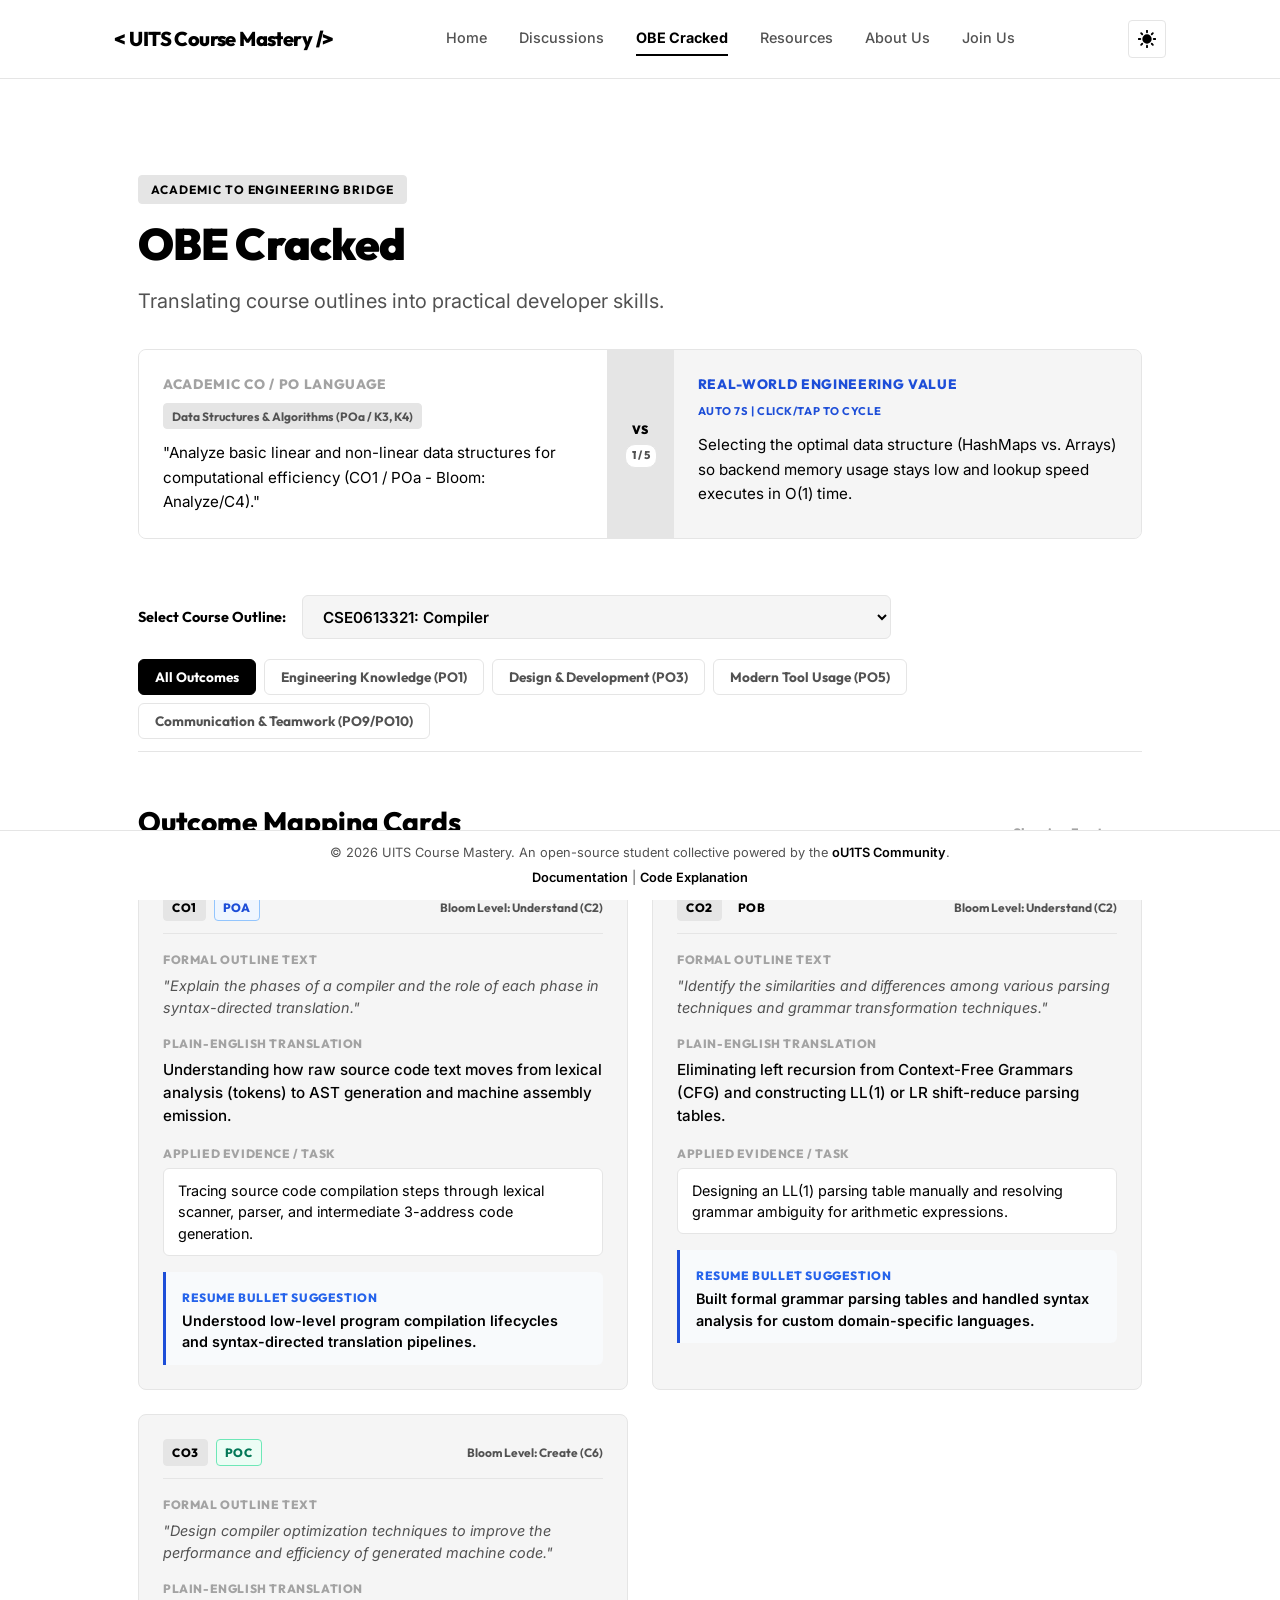
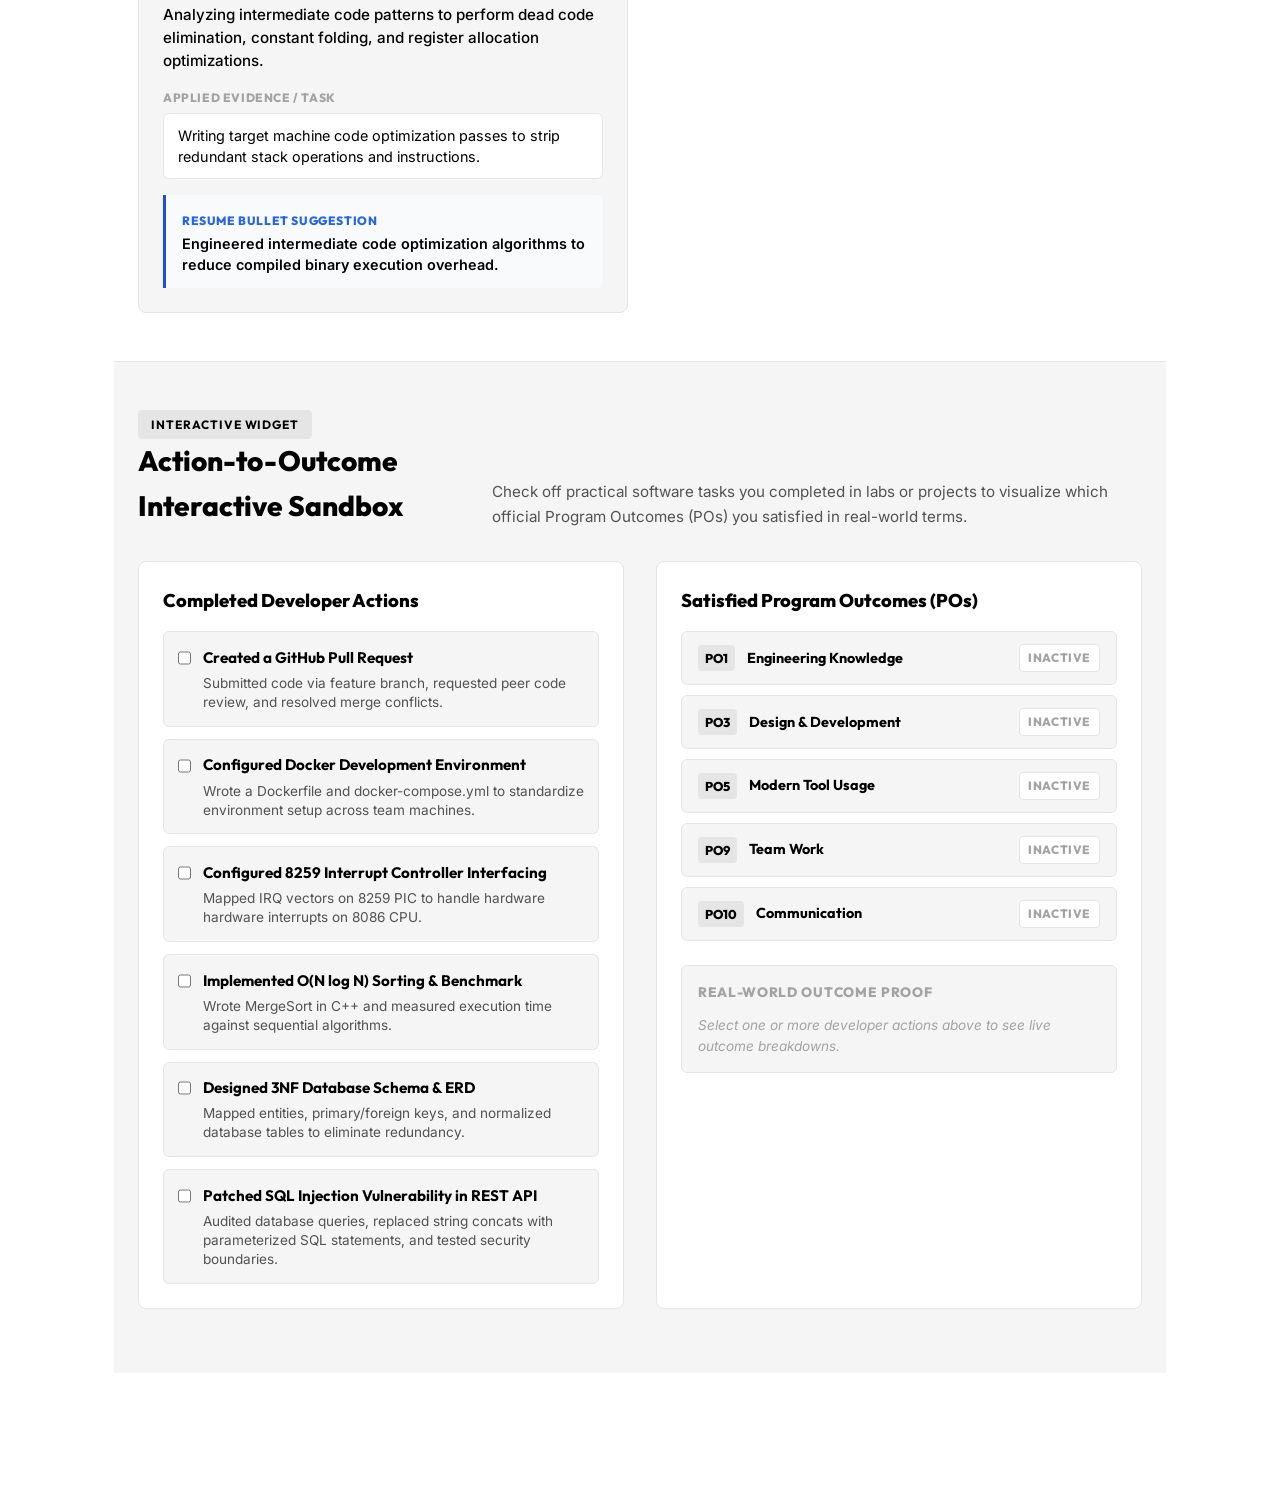
==== obe_cracked.html @ 640d9287 "added session and OBE cracked page" ====
<!DOCTYPE html>
<html lang="en">

<head>
  <meta charset="UTF-8">
  <meta name="viewport" content="width=device-width, initial-scale=1.0">
  <meta name="description"
    content="OBE Cracked - Translating academic Outcome-Based Education (CO/PO) course outlines into concrete software development practices and resume skills.">
  <meta name="author" content="oU1TS Community">
  <title>OBE Cracked | UITS Course Mastery</title>

  <!-- Google Fonts: Outfit (headings) and Inter (body) -->
  <link rel="preconnect" href="https://fonts.googleapis.com">
  <link rel="preconnect" href="https://fonts.gstatic.com" crossorigin>
  <link
    href="https://fonts.googleapis.com/css2?family=Inter:wght@300;400;500;600;700&family=Outfit:wght@500;600;700;800;900&display=swap"
    rel="stylesheet">

  <!-- Custom CSS Stylesheet -->
  <link rel="stylesheet" href="style.css">
</head>

<body>
  <!-- Header and Navigation -->
  <header class="header">
    <div class="header-container">
      <a href="index.html#home" class="logo" aria-label="UITS Course Mastery Portal Home">
        <span class="logo-accent">&lt;</span>UITS Course Mastery<span class="logo-accent">/&gt;</span>
      </a>

      <!-- Navigation Drawer Links -->
      <nav class="nav" id="main-nav" aria-label="Main Navigation">
        <a href="index.html#home" class="nav-link">Home</a>
        <a href="index.html#discussions" class="nav-link">Discussions</a>
        <a href="obe_cracked.html" class="nav-link active">OBE Cracked</a>
        <a href="index.html#resources" class="nav-link">Resources</a>
        <a href="index.html#about" class="nav-link">About Us</a>
        <a href="index.html#join" class="nav-link">Join Us</a>
      </nav>

      <!-- Theme Switcher Control -->
      <button id="theme-toggle-btn" class="theme-toggle-btn" aria-label="Toggle Theme">
        <!-- Sun SVG (Vibrant Mode) -->
        <svg class="theme-icon sun-icon" viewBox="0 0 24 24" fill="none" stroke="currentColor" stroke-width="2.5"
          stroke-linecap="round" stroke-linejoin="round">
          <circle cx="12" cy="12" r="5"></circle>
          <line x1="12" y1="1" x2="12" y2="3"></line>
          <line x1="12" y1="21" x2="12" y2="23"></line>
          <line x1="4.22" y1="4.22" x2="5.64" y2="5.64"></line>
          <line x1="18.36" y1="18.36" x2="19.78" y2="19.78"></line>
          <line x1="1" y1="12" x2="3" y2="12"></line>
          <line x1="21" y1="12" x2="23" y2="12"></line>
          <line x1="4.22" y1="19.78" x2="5.64" y2="18.36"></line>
          <line x1="18.36" y1="5.64" x2="19.78" y2="4.22"></line>
        </svg>
        <!-- Moon SVG (Dark Mode Default) -->
        <svg class="theme-icon moon-icon" viewBox="0 0 24 24" fill="none" stroke="currentColor" stroke-width="2.5"
          stroke-linecap="round" stroke-linejoin="round">
          <path d="M21 12.79A9 9 0 1 1 11.21 3 7 7 0 0 0 21 12.79z"></path>
        </svg>
      </button>

      <!-- Mobile Hamburger Button Toggle -->
      <button class="mobile-menu-toggle" id="mobile-toggle" aria-label="Toggle Mobile Menu" aria-expanded="false"
        aria-controls="main-nav">
        <span class="bar"></span>
        <span class="bar"></span>
        <span class="bar"></span>
      </button>
    </div>
  </header>

  <!-- Main OBE Cracked Container -->
  <main class="main-content" id="obe-app">
    <!-- Hero Section -->
    <section class="obe-hero-section">
      <div class="obe-hero-container">
        <span class="obe-badge">Academic to Engineering Bridge</span>
        <h1 class="obe-hero-title">OBE Cracked</h1>
        <p class="obe-hero-tagline">Translating course outlines into practical developer skills.</p>

        <!-- Interactive Narrative Contrast Box -->
        <div class="obe-narrative-box" id="obe-narrative-box" title="Click or tap to cycle comparison" tabindex="0"
          role="region" aria-label="Interactive Narrative Comparison Carousel">
          <div class="obe-narrative-column academic">
            <div class="obe-narrative-header">
              <span class="obe-narrative-label">Academic CO / PO Language</span>
              <span id="obe-narrative-context" class="obe-narrative-context">Data Structures &amp; Algorithms
                (PO1)</span>
            </div>
            <p id="obe-academic-text" class="obe-narrative-text">
              "Analyze basic linear and non-linear data structures for computational efficiency (CO1 / PO1 - Bloom:
              Analyze)."
            </p>
          </div>
          <div class="obe-narrative-divider">
            <span class="obe-vs-badge">VS</span>
            <span id="obe-narrative-counter" class="obe-narrative-counter">1 / 5</span>
          </div>
          <div class="obe-narrative-column engineering">
            <div class="obe-narrative-header">
              <span class="obe-narrative-label">Real-World Engineering Value</span>
              <span class="obe-cycle-hint" id="obe-cycle-hint">Auto 7s | Click/Tap to cycle</span>
            </div>
            <p id="obe-engineering-text" class="obe-narrative-text">
              Selecting the optimal data structure (HashMaps vs. Arrays) so backend memory usage stays low and lookup
              speed executes in O(1) time.
            </p>
          </div>
        </div>
      </div>
    </section>

    <!-- Course & Outcome Filters Section -->
    <section class="obe-filters-section">
      <div class="obe-filters-container">
        <div class="obe-course-selector-wrapper">
          <label for="obe-course-select" class="obe-filter-label">Select Course Outline:</label>
          <select id="obe-course-select" class="obe-course-select" aria-label="Select Course Outline">
            <!-- Dynamically populated from obe_data.json -->
          </select>
        </div>

        <!-- Category Tabs -->
        <div class="obe-category-tabs" role="tablist" aria-label="Outcome Category Filters">
          <button class="obe-filter-tab active" data-category="all" role="tab" aria-selected="true">All
            Outcomes</button>
          <button class="obe-filter-tab" data-category="PO1" role="tab" aria-selected="false">Engineering Knowledge
            (PO1)</button>
          <button class="obe-filter-tab" data-category="PO3" role="tab" aria-selected="false">Design &amp; Development
            (PO3)</button>
          <button class="obe-filter-tab" data-category="PO5" role="tab" aria-selected="false">Modern Tool Usage
            (PO5)</button>
          <button class="obe-filter-tab" data-category="PO9_PO10" role="tab" aria-selected="false">Communication &amp;
            Teamwork (PO9/PO10)</button>
        </div>
      </div>
    </section>

    <!-- Outcome Mapping Cards Grid Section -->
    <section class="obe-cards-section">
      <div class="obe-cards-container">
        <div class="obe-section-header">
          <h2 class="obe-section-title">Outcome Mapping Cards</h2>
          <span id="obe-cards-count" class="obe-cards-count">Showing 0 outcomes</span>
        </div>

        <div id="obe-outcome-cards-grid" class="obe-cards-grid">
          <!-- Dynamically populated cards -->
        </div>
      </div>
    </section>

    <!-- Action-to-Outcome Interactive Sandbox Section -->
    <section class="obe-sandbox-section" id="sandbox">
      <div class="obe-sandbox-container">
        <div class="obe-section-header">
          <div>
            <span class="obe-badge">Interactive Widget</span>
            <h2 class="obe-section-title">Action-to-Outcome Interactive Sandbox</h2>
          </div>
          <p class="obe-section-desc">
            Check off practical software tasks you completed in labs or projects to visualize which official Program
            Outcomes (POs) you satisfied in real-world terms.
          </p>
        </div>

        <div class="obe-sandbox-layout">
          <!-- Interactive Checklist -->
          <div class="obe-sandbox-checklist-wrapper">
            <h3 class="obe-sandbox-subtitle">Completed Developer Actions</h3>
            <div id="obe-sandbox-checklist" class="obe-sandbox-checklist">
              <!-- Dynamically populated from obe_data.json -->
            </div>
          </div>

          <!-- PO Satisfaction Dashboard -->
          <div class="obe-sandbox-dashboard-wrapper">
            <h3 class="obe-sandbox-subtitle">Satisfied Program Outcomes (POs)</h3>
            <div id="obe-sandbox-po-badges" class="obe-sandbox-po-badges">
              <div class="obe-po-status-card" data-po="PO1">
                <div class="obe-po-status-header">
                  <span class="obe-po-code">PO1</span>
                  <span class="obe-po-title">Engineering Knowledge</span>
                </div>
                <span class="obe-po-status-indicator">Inactive</span>
              </div>
              <div class="obe-po-status-card" data-po="PO3">
                <div class="obe-po-status-header">
                  <span class="obe-po-code">PO3</span>
                  <span class="obe-po-title">Design &amp; Development</span>
                </div>
                <span class="obe-po-status-indicator">Inactive</span>
              </div>
              <div class="obe-po-status-card" data-po="PO5">
                <div class="obe-po-status-header">
                  <span class="obe-po-code">PO5</span>
                  <span class="obe-po-title">Modern Tool Usage</span>
                </div>
                <span class="obe-po-status-indicator">Inactive</span>
              </div>
              <div class="obe-po-status-card" data-po="PO9">
                <div class="obe-po-status-header">
                  <span class="obe-po-code">PO9</span>
                  <span class="obe-po-title">Team Work</span>
                </div>
                <span class="obe-po-status-indicator">Inactive</span>
              </div>
              <div class="obe-po-status-card" data-po="PO10">
                <div class="obe-po-status-header">
                  <span class="obe-po-code">PO10</span>
                  <span class="obe-po-title">Communication</span>
                </div>
                <span class="obe-po-status-indicator">Inactive</span>
              </div>
            </div>

            <!-- Dynamic Explanations Log -->
            <div class="obe-sandbox-log-box">
              <h4 class="obe-log-title">Real-World Outcome Proof</h4>
              <div id="obe-sandbox-log-content" class="obe-log-content">
                <p class="obe-log-empty">Select one or more developer actions above to see live outcome breakdowns.</p>
              </div>
            </div>
          </div>
        </div>
      </div>
    </section>
  </main>

  <!-- Global Footer -->
  <footer class="footer">
    <div class="footer-container">
      <p>&copy; 2026 UITS Course Mastery. An open-source student collective powered by the <a
          href="https://ou1ts.github.io/" target="_blank" rel="noopener noreferrer">oU1TS Community</a>.</p>
      <p class="footer-links">

        <a href="render.html?file=documentation.md" rel="noopener noreferrer">Documentation</a> |
        <a href="render.html?file=explain.md" rel="noopener noreferrer">Code Explanation</a>
      </p>
    </div>
  </footer>

  <!-- Application Controller JS -->
  <script src="app.js"></script>
</body>

</html>
---- style.css ----
/* ==========================================================================
   UITS Course Mastery - Modern Minimalist Style System (Pure Black & White)
   ========================================================================== */

/* --- CSS Variables & Design Tokens (Dark Theme is Default) --- */
:root {
  --bg-primary: #000000;
  --bg-secondary: #0d0d0d;
  --bg-tertiary: #141414;
  --card-bg: #000000;
  --border-color: #262626;
  --border-hover: #525252;

  --text-primary: #ffffff;
  --text-secondary: #a3a3a3;
  --text-muted: #525252;

  --accent: #ffffff;
  --accent-inverse: #000000;

  --btn-primary-bg: #ffffff;
  --btn-primary-text: #000000;
  --btn-secondary-bg: #000000;
  --btn-secondary-text: #ffffff;

  --font-heading: 'Outfit', -apple-system, BlinkMacSystemFont, "Segoe UI", Roboto, sans-serif;
  --font-body: 'Inter', -apple-system, BlinkMacSystemFont, "Segoe UI", Roboto, sans-serif;

  --transition-speed: 0.25s;
  --container-max-width: 1100px;
}

/* --- Light Theme Variables --- */
body.light-theme {
  --bg-primary: #ffffff;
  --bg-secondary: #f5f5f5;
  --bg-tertiary: #e5e5e5;
  --card-bg: #ffffff;
  --border-color: #e5e5e5;
  --border-hover: #737373;

  --text-primary: #000000;
  --text-secondary: #525252;
  --text-muted: #a3a3a3;

  --accent: #000000;
  --accent-inverse: #ffffff;

  --btn-primary-bg: #000000;
  --btn-primary-text: #ffffff;
  --btn-secondary-bg: #ffffff;
  --btn-secondary-text: #000000;
}

/* ==========================================================================
   Reset & Core Styles
   ========================================================================== */
* {
  margin: 0;
  padding: 0;
  box-sizing: border-box;
}

html {
  scroll-behavior: smooth;
  font-size: 16px;
  height: 100%;
}

body {
  background-color: var(--bg-primary);
  color: var(--text-primary);
  font-family: var(--font-body);
  line-height: 1.6;
  overflow-x: hidden;
  min-height: 100%;
  display: flex;
  flex-direction: column;
  transition: background-color var(--transition-speed) ease, color var(--transition-speed) ease;
}

a {
  color: inherit;
  text-decoration: none;
  transition: color var(--transition-speed) ease, border-color var(--transition-speed) ease;
}

button {
  background: none;
  border: none;
  cursor: pointer;
  font-family: inherit;
  color: inherit;
}

/* Custom Scrollbar */
::-webkit-scrollbar {
  width: 6px;
}

::-webkit-scrollbar-track {
  background: var(--bg-primary);
}

::-webkit-scrollbar-thumb {
  background: var(--border-color);
}

::-webkit-scrollbar-thumb:hover {
  background: var(--border-hover);
}

/* ==========================================================================
   Typography & Helpers
   ========================================================================== */
.accent-text {
  color: var(--accent);
  text-decoration: underline;
  text-underline-offset: 6px;
}

.section-header {
  text-align: center;
  max-width: 700px;
  margin: 0 auto 3rem auto;
}

.section-tag {
  font-size: 0.8rem;
  font-weight: 700;
  text-transform: uppercase;
  letter-spacing: 0.15em;
  color: var(--text-secondary);
  border: 1px solid var(--border-color);
  padding: 4px 12px;
  display: inline-block;
  margin-bottom: 0.75rem;
}

.section-title {
  font-family: var(--font-heading);
  font-size: 2.25rem;
  font-weight: 800;
  line-height: 1.2;
  margin-bottom: 0.75rem;
  letter-spacing: -0.02em;
}

.section-desc {
  color: var(--text-secondary);
  font-size: 1.05rem;
}

.section-divider {
  height: 1px;
  background-color: var(--border-color);
  margin: 4rem 0;
  width: 100%;
}

.fade-in {
  animation: fadeIn 0.4s ease-out forwards;
}

@keyframes fadeIn {
  from {
    opacity: 0;
    transform: translateY(15px);
  }

  to {
    opacity: 1;
    transform: translateY(0);
  }
}

/* ==========================================================================
   Header & Navigation
   ========================================================================== */
.header {
  position: sticky;
  top: 0;
  z-index: 100;
  background-color: var(--bg-primary);
  border-bottom: 1px solid var(--border-color);
  transition: background-color var(--transition-speed) ease, border-color var(--transition-speed) ease;
}

.header-container {
  max-width: var(--container-max-width);
  margin: 0 auto;
  padding: 1.25rem 1.5rem;
  display: flex;
  align-items: center;
  justify-content: space-between;
}

.logo {
  font-family: var(--font-heading);
  font-size: 1.25rem;
  font-weight: 800;
  letter-spacing: -0.03em;
  display: flex;
  align-items: center;
  gap: 0.25rem;
}

.logo-accent {
  font-weight: 900;
}

.nav {
  display: flex;
  align-items: center;
  gap: 2rem;
}

.nav-link {
  font-size: 0.9rem;
  font-weight: 500;
  color: var(--text-secondary);
  padding: 0.25rem 0;
  border-bottom: 2px solid transparent;
  transition: all var(--transition-speed) ease;
}

.nav-link:hover,
.nav-link.active {
  color: var(--text-primary);
  font-weight: 700;
  border-color: var(--text-primary);
}

/* Theme Toggle Switch */
.theme-toggle-btn {
  width: 38px;
  height: 38px;
  border-radius: 4px;
  border: 1px solid var(--border-color);
  display: flex;
  align-items: center;
  justify-content: center;
  transition: border-color var(--transition-speed) ease, background-color var(--transition-speed) ease;
}

.theme-toggle-btn:hover {
  border-color: var(--border-hover);
  background-color: var(--bg-secondary);
}

.theme-icon {
  width: 18px;
  height: 18px;
  fill: currentColor;
}

.sun-icon {
  display: none;
}

body.light-theme .sun-icon {
  display: block;
}

body.light-theme .moon-icon {
  display: none;
}

/* Mobile Toggle Hamburger */
.mobile-menu-toggle {
  display: none;
  flex-direction: column;
  justify-content: space-between;
  width: 20px;
  height: 14px;
}

.mobile-menu-toggle .bar {
  width: 100%;
  height: 2px;
  background-color: var(--text-primary);
  transition: transform var(--transition-speed) ease, opacity var(--transition-speed) ease;
}

/* ==========================================================================
   Main Content Layout
   ========================================================================== */
.main-content {
  flex: 1;
  max-width: var(--container-max-width);
  width: 100%;
  margin: 0 auto;
  padding: 3rem 1.5rem 8rem 1.5rem;
}

/* ==========================================================================
   1. Home Section
   ========================================================================== */
.hero-wrapper {
  padding: 5rem 2rem;
  border: 1px solid var(--border-color);
  text-align: center;
  background-color: var(--bg-secondary);
  border-radius: 4px;
}

.hero-title {
  font-family: var(--font-heading);
  font-size: 3.5rem;
  font-weight: 900;
  line-height: 1.1;
  letter-spacing: -0.04em;
  margin-bottom: 1.5rem;
  text-transform: uppercase;
}

.hero-motto {
  color: var(--text-secondary);
  font-size: 1.15rem;
  max-width: 650px;
  margin: 0 auto 2.5rem auto;
  line-height: 1.7;
}

.hero-ctas {
  display: flex;
  align-items: center;
  justify-content: center;
  gap: 1.5rem;
}

/* Buttons */
.btn {
  display: inline-flex;
  align-items: center;
  gap: 0.5rem;
  padding: 0.8rem 1.75rem;
  border-radius: 4px;
  font-size: 0.95rem;
  font-weight: 600;
  border: 1px solid transparent;
  transition: all var(--transition-speed) ease;
}

.btn-primary {
  background-color: var(--btn-primary-bg);
  color: var(--btn-primary-text);
  border-color: var(--btn-primary-bg);
}

.btn-primary:hover {
  background-color: var(--bg-primary);
  color: var(--text-primary);
  border-color: var(--text-primary);
}

.btn-secondary {
  background-color: var(--btn-secondary-bg);
  color: var(--btn-secondary-text);
  border-color: var(--border-color);
}

.btn-secondary:hover {
  background-color: var(--accent);
  color: var(--accent-inverse);
  border-color: var(--accent);
}

.btn-icon {
  width: 16px;
  height: 16px;
  stroke-width: 2.5;
}

/* Roadmap Grid */
.roadmap-grid {
  display: grid;
  grid-template-columns: repeat(5, 1fr);
  gap: 1rem;
  position: relative;
}

.roadmap-block {
  border: 1px solid var(--border-color);
  background-color: var(--bg-primary);
  padding: 1.5rem;
  border-radius: 4px;
  cursor: pointer;
  transition: all var(--transition-speed) ease;
  display: flex;
  flex-direction: column;
  justify-content: space-between;
  min-height: 220px;
}

.roadmap-block:hover,
.roadmap-block:focus {
  border-color: var(--border-hover);
  background-color: var(--bg-secondary);
  transform: translateY(-4px);
}

.roadmap-step-num {
  font-family: var(--font-heading);
  font-size: 1.75rem;
  font-weight: 800;
  color: var(--text-muted);
  margin-bottom: 1rem;
}

.roadmap-block:hover .roadmap-step-num {
  color: var(--text-primary);
}

.roadmap-step-subtitle {
  font-size: 0.7rem;
  font-weight: 700;
  text-transform: uppercase;
  color: var(--text-secondary);
  display: block;
  margin-bottom: 0.25rem;
}

.roadmap-step-title {
  font-family: var(--font-heading);
  font-size: 1.1rem;
  font-weight: 700;
  line-height: 1.3;
  margin-bottom: 0.5rem;
}

.roadmap-step-summary {
  font-size: 0.8rem;
  color: var(--text-secondary);
  display: -webkit-box;
  -webkit-line-clamp: 3;
  -webkit-box-orient: vertical;
  overflow: hidden;
}

.roadmap-step-arrow {
  margin-top: 1rem;
  align-self: flex-end;
  color: var(--text-muted);
  transition: transform var(--transition-speed) ease, color var(--transition-speed) ease;
}

.roadmap-block:hover .roadmap-step-arrow {
  transform: translateX(4px);
  color: var(--text-primary);
}

.roadmap-step-arrow svg {
  width: 16px;
  height: 16px;
}

/* ==========================================================================
   2. Discussions Page
   ========================================================================== */
.discussions-grid {
  display: grid;
  grid-template-columns: repeat(auto-fill, minmax(320px, 1fr));
  gap: 1.5rem;
}

.discussion-card {
  border: 1px solid var(--border-color);
  background-color: var(--bg-primary);
  padding: 1.75rem;
  border-radius: 4px;
  display: flex;
  flex-direction: column;
  transition: all var(--transition-speed) ease;
}

.discussion-card:hover {
  border-color: var(--border-hover);
  background-color: var(--bg-secondary);
  transform: translateY(-2px);
}

.card-header {
  margin-bottom: 1rem;
}

.semester-tag {
  font-size: 0.75rem;
  font-weight: 700;
  text-transform: uppercase;
  letter-spacing: 0.05em;
  padding: 3px 8px;
  border: 1px solid var(--border-color);
  color: var(--text-secondary);
  border-radius: 20px;
}

.discussion-card:hover .semester-tag {
  border-color: var(--text-primary);
  color: var(--text-primary);
}

.course-name {
  font-family: var(--font-heading);
  font-size: 1.35rem;
  font-weight: 700;
  line-height: 1.3;
  margin-bottom: 0.75rem;
}

.instructor-name {
  color: var(--text-secondary);
  font-size: 0.9rem;
  margin-bottom: 1.75rem;
}

.card-actions {
  display: flex;
  flex-wrap: wrap;
  gap: 0.75rem;
  margin-top: auto;
  border-top: 1px solid var(--border-color);
  padding-top: 1.25rem;
}

.card-btn {
  display: inline-flex;
  align-items: center;
  gap: 0.4rem;
  font-size: 0.8rem;
  font-weight: 600;
  padding: 0.5rem 1rem;
  border: 1px solid var(--border-color);
  border-radius: 4px;
  background-color: var(--bg-primary);
  color: var(--text-secondary);
  transition: all var(--transition-speed) ease;
}

.card-btn:hover {
  border-color: var(--text-primary);
  color: var(--text-primary);
  background-color: var(--bg-secondary);
}

.card-btn svg {
  width: 14px;
  height: 14px;
}

/* ==========================================================================
   3. Resources Page
   ========================================================================== */
.resources-container {
  display: flex;
  flex-direction: column;
  gap: 3rem;
}

.resource-category-section {
  border: 1px solid var(--border-color);
  padding: 2rem;
  border-radius: 4px;
  background-color: var(--bg-secondary);
}

.category-heading {
  font-family: var(--font-heading);
  font-size: 1.6rem;
  font-weight: 800;
  margin-bottom: 0.5rem;
  text-transform: uppercase;
  letter-spacing: -0.01em;
}

.category-desc {
  color: var(--text-secondary);
  font-size: 0.95rem;
  margin-bottom: 1.5rem;
  max-width: 800px;
}

.resources-grid {
  display: grid;
  grid-template-columns: repeat(auto-fill, minmax(280px, 1fr));
  gap: 1.25rem;
}

.resource-card {
  border: 1px solid var(--border-color);
  background-color: var(--bg-primary);
  padding: 1.5rem;
  border-radius: 4px;
  display: flex;
  flex-direction: column;
  transition: all var(--transition-speed) ease;
}

.resource-card:hover {
  border-color: var(--border-hover);
  background-color: var(--bg-secondary);
}

.resource-title {
  font-family: var(--font-heading);
  font-size: 1.15rem;
  font-weight: 700;
  margin-bottom: 0.5rem;
}

.resource-desc {
  color: var(--text-secondary);
  font-size: 0.85rem;
  margin-bottom: 1.25rem;
  line-height: 1.5;
}

.resource-link {
  display: inline-flex;
  align-items: center;
  gap: 0.4rem;
  font-size: 0.85rem;
  font-weight: 600;
  color: var(--text-primary);
  margin-top: auto;
  border-bottom: 1px dashed var(--border-color);
  align-self: flex-start;
  padding-bottom: 2px;
}

.resource-link:hover {
  border-color: var(--text-primary);
}

.resource-link svg {
  width: 12px;
  height: 12px;
  transition: transform var(--transition-speed) ease;
}

.resource-link:hover svg {
  transform: translate(2px, -2px);
}

/* ==========================================================================
   4. About Us Page
   ========================================================================== */
.about-content {
  display: grid;
  grid-template-columns: 1.2fr 1.8fr;
  gap: 2.5rem;
  align-items: start;
}

.about-vision-block {
  border: 1px solid var(--border-color);
  background-color: var(--bg-secondary);
  padding: 2.5rem;
  border-radius: 4px;
}

.about-main-desc {
  font-size: 1.05rem;
  line-height: 1.7;
  color: var(--text-primary);
  margin-bottom: 2rem;
}

.community-link {
  width: 100%;
  justify-content: center;
}

.about-points-grid {
  display: grid;
  grid-template-columns: 1fr;
  gap: 1.25rem;
}

.about-point-card {
  border: 1px solid var(--border-color);
  padding: 1.75rem;
  border-radius: 4px;
  background-color: var(--bg-primary);
}

.point-title {
  font-family: var(--font-heading);
  font-size: 1.25rem;
  font-weight: 700;
  margin-bottom: 0.5rem;
}

.point-desc {
  color: var(--text-secondary);
  font-size: 0.9rem;
  line-height: 1.6;
}

/* ==========================================================================
   5. Join Us Page
   ========================================================================== */
.join-container {
  display: grid;
  grid-template-columns: 1.7fr 1.3fr;
  gap: 2.5rem;
}

.join-steps-timeline {
  display: flex;
  flex-direction: column;
  gap: 1.25rem;
}

.join-step-card {
  display: flex;
  gap: 1.25rem;
  border: 1px solid var(--border-color);
  background-color: var(--bg-primary);
  padding: 1.75rem;
  border-radius: 4px;
}

.join-step-number {
  font-family: var(--font-heading);
  font-size: 2rem;
  font-weight: 800;
  line-height: 1;
  color: var(--text-muted);
}

.join-step-title {
  font-family: var(--font-heading);
  font-size: 1.2rem;
  font-weight: 700;
  margin-bottom: 0.5rem;
}

.join-step-desc {
  color: var(--text-secondary);
  font-size: 0.9rem;
  line-height: 1.6;
}

.join-channels-panel {
  display: flex;
  flex-direction: column;
  gap: 1.5rem;
}

.channel-card {
  border: 1px solid var(--border-color);
  padding: 2rem;
  border-radius: 4px;
  background-color: var(--bg-secondary);
  display: flex;
  flex-direction: column;
}

.channel-card h3 {
  font-family: var(--font-heading);
  font-size: 1.35rem;
  font-weight: 800;
  margin-bottom: 0.5rem;
  text-transform: uppercase;
}

.channel-card p {
  color: var(--text-secondary);
  font-size: 0.9rem;
  margin-bottom: 1.5rem;
}

.channel-link {
  display: inline-flex;
  align-items: center;
  justify-content: center;
  gap: 0.5rem;
  padding: 0.75rem 1.5rem;
  font-size: 0.9rem;
  font-weight: 600;
  border-radius: 4px;
  transition: all var(--transition-speed) ease;
  border: 1px solid var(--text-primary);
}

.btn-fb {
  background-color: var(--text-primary);
  color: var(--accent-inverse);
}

.btn-fb:hover {
  background-color: var(--bg-primary);
  color: var(--text-primary);
}

.btn-wa {
  background-color: var(--bg-primary);
  color: var(--text-primary);
}

.btn-wa:hover {
  background-color: var(--text-primary);
  color: var(--accent-inverse);
}

.btn-discord {
  background-color: var(--bg-primary);
  color: var(--text-primary);
}

.btn-discord:hover {
  background-color: var(--text-primary);
  color: var(--accent-inverse);
}

.privacy-disclaimer {
  display: flex;
  gap: 1rem;
  padding: 1.25rem;
  border: 1px solid var(--border-color);
  background-color: var(--bg-secondary);
  border-radius: 4px;
  margin-top: 1.5rem;
  align-items: flex-start;
  width: 100%;
}

.privacy-icon {
  width: 20px;
  height: 20px;
  flex-shrink: 0;
  stroke: var(--text-primary);
}

.privacy-text {
  font-size: 0.85rem;
  color: var(--text-secondary);
  line-height: 1.5;
}

.privacy-text strong {
  color: var(--text-primary);
}

/* ==========================================================================
   Global Footer
   ========================================================================== */
.footer {
  position: fixed;
  bottom: 0;
  left: 0;
  right: 0;
  z-index: 100;
  border-top: 1px solid var(--border-color);
  background-color: var(--bg-primary);
  padding: 0.75rem 1.5rem;
  transition: border-color var(--transition-speed) ease, background-color var(--transition-speed) ease;
}

.footer-container {
  max-width: var(--container-max-width);
  margin: 0 auto;
  text-align: center;
  font-size: 0.8rem;
  color: var(--text-secondary);
}

.footer-container a {
  color: var(--text-primary);
  font-weight: 600;
}

.footer-container a:hover {
  text-decoration: underline;
}

.footer-links {
  margin-top: 0.25rem;
}

/* ==========================================================================
   Overlay Modal window
   ========================================================================== */
.modal-overlay {
  position: fixed;
  top: 0;
  left: 0;
  width: 100%;
  height: 100%;
  z-index: 1000;
  background-color: rgba(0, 0, 0, 0.8);
  backdrop-filter: blur(4px);
  display: flex;
  align-items: center;
  justify-content: center;
  opacity: 0;
  pointer-events: none;
  transition: opacity 0.25s ease;
  padding: 1.5rem;
}

body.light-theme .modal-overlay {
  background-color: rgba(255, 255, 255, 0.8);
}

.modal-overlay.open {
  opacity: 1;
  pointer-events: auto;
}

.modal-wrapper {
  background-color: var(--bg-primary);
  border: 1px solid var(--border-color);
  max-width: 550px;
  width: 100%;
  max-width: calc(100vw - 3rem);
  border-radius: 4px;
  box-shadow: 0 20px 50px rgba(0, 0, 0, 0.5);
  transform: translateY(20px);
  transition: transform 0.25s ease;
  overflow: hidden;
  box-sizing: border-box;
}

body.light-theme .modal-wrapper {
  box-shadow: 0 20px 50px rgba(0, 0, 0, 0.1);
}

.modal-overlay.open .modal-wrapper {
  transform: translateY(0);
}

.modal-header {
  padding: 1.5rem;
  border-bottom: 1px solid var(--border-color);
  display: flex;
  align-items: center;
  justify-content: space-between;
}

.modal-tag {
  font-size: 0.7rem;
  font-weight: 700;
  text-transform: uppercase;
  color: var(--text-secondary);
  border: 1px solid var(--border-color);
  padding: 2px 8px;
  border-radius: 20px;
}

.modal-close-btn {
  font-size: 1.5rem;
  line-height: 1;
  color: var(--text-secondary);
  transition: color var(--transition-speed) ease;
}

.modal-close-btn:hover {
  color: var(--text-primary);
}

.modal-body {
  padding: 2rem 1.5rem;
  overflow: hidden;
  box-sizing: border-box;
  width: 100%;
}

.modal-title {
  font-family: var(--font-heading);
  font-size: 1.75rem;
  font-weight: 800;
  line-height: 1.25;
  margin-bottom: 1rem;
}

.modal-description {
  color: var(--text-secondary);
  font-size: 0.95rem;
  line-height: 1.7;
}

.modal-links {
  display: flex;
  flex-wrap: wrap;
  gap: 0.75rem;
  margin-top: 1.5rem;
  border-top: 1px solid var(--border-color);
  padding-top: 1.25rem;
  width: 100%;
  max-width: 100%;
  min-width: 0;
  box-sizing: border-box;
}

.modal-link {
  font-size: 0.85rem;
  padding: 0.6rem 1.2rem;
}

/* Card Links (for About Features & Join Instructions) */
.card-links {
  display: flex;
  flex-wrap: wrap;
  gap: 0.75rem;
  margin-top: 1rem;
  border-top: 1px solid var(--border-color);
  padding-top: 0.75rem;
}

.card-link {
  display: inline-flex;
  align-items: center;
  gap: 0.3rem;
  font-size: 0.8rem;
  font-weight: 600;
  color: var(--text-primary);
  border-bottom: 1px dashed var(--border-color);
  padding-bottom: 1px;
}

.card-link:hover {
  border-color: var(--text-primary);
}

/* Course & Root Accordion Dropdown Styles */
.root-discussions-container {
  display: flex;
  flex-direction: column;
  gap: 2.5rem;
  max-width: 950px;
  margin: 0 auto;
}

.root-accordion-item {
  border: 1px solid var(--border-color);
  border-radius: 4px;
  background-color: var(--bg-primary);
  overflow: visible;
  transition: border-color var(--transition-speed) ease;
  position: relative;
  z-index: 1;
}

.root-accordion-item:hover {
  border-color: var(--border-hover);
}

.root-accordion-header {
  width: 100%;
  padding: 1.5rem 1.75rem;
  display: flex;
  align-items: center;
  justify-content: space-between;
  text-align: left;
  background: var(--bg-secondary);
  font-family: var(--font-heading);
  font-size: 1.45rem;
  font-weight: 800;
  cursor: pointer;
  border: none;
  color: var(--text-primary);
  position: relative;
  z-index: 2;
  overflow: visible !important;
}

.root-title-text {
  flex: 1;
}

.root-count,
.lectures-count {
  position: absolute;
  top: 1rem;
  right: 0.5rem;
  transform: translateY(-50%);
  font-family: var(--font-heading);
  font-size: 0.75rem;
  font-weight: 800;
  line-height: 1;
  color: var(--text-primary);
  background-color: var(--bg-primary);
  border: 1px solid var(--border-color);
  padding: 4px 8px;
  border-radius: 12px;
  box-shadow: 0 2px 6px rgba(0, 0, 0, 0.2);
  z-index: 50;
}

.root-accordion-header[aria-expanded="true"] .accordion-arrow {
  transform: rotate(180deg);
}

.root-accordion-content {
  max-height: 0;
  overflow: clip;
  transition: max-height 0.3s cubic-bezier(0.4, 0, 0.2, 1);
  padding: 0;
  border-bottom-left-radius: 4px;
  border-bottom-right-radius: 4px;
  position: relative;
  z-index: 3;
}

.root-accordion-header[aria-expanded="true"]+.root-accordion-content {
  border-top: 1px solid var(--border-color);
  padding: 1.5rem;
  overflow: visible !important;
}

.topics-accordion,
.courses-accordion {
  display: flex;
  flex-direction: column;
  gap: 1.5rem;
  max-width: 100%;
  margin: 0;
  position: relative;
  z-index: 4;
}

.topic-accordion-item,
.course-accordion-item {
  border: 1px solid var(--border-color);
  border-radius: 4px;
  background-color: var(--bg-secondary);
  overflow: visible !important;
  transition: border-color var(--transition-speed) ease;
  position: relative;
  z-index: 5;
}

.topic-accordion-item:hover,
.course-accordion-item:hover {
  border-color: var(--border-hover);
}

.topic-accordion-header,
.course-accordion-header {
  width: 100%;
  padding: 1.25rem 1.5rem;
  display: flex;
  align-items: center;
  justify-content: space-between;
  text-align: left;
  background: none;
  font-family: var(--font-heading);
  font-size: 1.25rem;
  font-weight: 700;
  cursor: pointer;
  border: none;
  color: var(--text-primary);
  position: relative;
  z-index: 6;
  overflow: visible !important;
}

.topic-title-text {
  flex: 1;
  text-align: center;
}

.course-title-text {
  flex: 1;
}

.accordion-arrow {
  width: 18px;
  height: 18px;
  transition: transform var(--transition-speed) ease;
}

.topic-accordion-header[aria-expanded="true"] .accordion-arrow,
.course-accordion-header[aria-expanded="true"] .accordion-arrow {
  transform: rotate(180deg);
}

.topic-accordion-content,
.course-accordion-content {
  max-height: 0;
  overflow: clip;
  transition: max-height 0.3s cubic-bezier(0.4, 0, 0.2, 1);
  border-top: 0px solid transparent;
  position: relative;
  z-index: 7;
}

.topic-accordion-header[aria-expanded="true"]+.topic-accordion-content,
.course-accordion-header[aria-expanded="true"]+.course-accordion-content {
  border-top: 1px solid var(--border-color);
  overflow: visible !important;
}

.lectures-grid {
  padding: 1.5rem;
  display: flex;
  flex-direction: column;
  gap: 1.25rem;
}

.discussion-accordion-item {
  border: 1px solid var(--border-color);
  background-color: var(--bg-primary);
  border-radius: 4px;
  overflow: visible !important;
  transition: border-color var(--transition-speed) ease;
}

.discussion-accordion-item:hover {
  border-color: var(--border-hover);
}

.discussion-accordion-header-wrapper {
  display: flex;
  align-items: flex-start;
  justify-content: space-between;
  padding: 1.25rem 1.5rem;
  position: relative;
}

.discussion-accordion-header {
  flex: 1;
  background: none;
  border: none;
  padding: 0 2.5rem 0 0;
  text-align: left;
  cursor: pointer;
  color: var(--text-primary);
  position: relative;
  font-family: inherit;
}

.discussion-header-meta {
  display: flex;
  align-items: center;
  gap: 0.5rem;
  margin-bottom: 0.6rem;
  flex-wrap: wrap;
}

.id-tag {
  font-size: 0.75rem;
  font-weight: 700;
  font-family: monospace;
  padding: 2px 8px;
  border: 1px solid var(--border-color);
  background-color: var(--bg-secondary);
  color: var(--text-secondary);
  border-radius: 4px;
}

.discussion-accordion-header .lecture-title {
  margin-bottom: 0.35rem;
}

.discussion-accordion-header .lecture-instructor {
  margin-bottom: 0;
}

.discussion-accordion-header .accordion-arrow {
  position: absolute;
  top: 0.2rem;
  right: 0.5rem;
  width: 18px;
  height: 18px;
  transition: transform var(--transition-speed) ease;
}

.discussion-accordion-header[aria-expanded="true"] .accordion-arrow {
  transform: rotate(180deg);
}

.discussion-accordion-content {
  max-height: 0;
  overflow: hidden;
  transition: max-height 0.3s cubic-bezier(0.4, 0, 0.2, 1);
  border-top: 0px solid transparent;
}

.discussion-accordion-item.expanded .discussion-accordion-content,
.discussion-accordion-header[aria-expanded="true"] + .discussion-accordion-content,
.discussion-accordion-header[aria-expanded="true"] ~ .discussion-accordion-content {
  border-top: 1px solid var(--border-color);
  overflow: visible !important;
}

.discussion-card-body {
  padding: 1.25rem 1.5rem;
  background-color: var(--bg-secondary);
  border-bottom-left-radius: 4px;
  border-bottom-right-radius: 4px;
}

/* Card Nested Description Dropdown Styles */
.card-desc-wrapper {
  margin-bottom: 1.25rem;
  border: 1px solid var(--border-color);
  border-radius: 4px;
  background-color: var(--bg-primary);
  overflow: hidden;
}

.card-desc-toggle {
  width: 100%;
  padding: 0.6rem 1rem;
  display: flex;
  align-items: center;
  justify-content: space-between;
  background: none;
  border: none;
  font-family: var(--font-body);
  font-size: 0.825rem;
  font-weight: 600;
  color: var(--text-secondary);
  cursor: pointer;
  transition: color var(--transition-speed) ease, background-color var(--transition-speed) ease;
}

.card-desc-toggle:hover {
  color: var(--text-primary);
  background-color: var(--bg-secondary);
}

.card-desc-toggle .accordion-arrow {
  width: 14px;
  height: 14px;
  transition: transform var(--transition-speed) ease;
}

.card-desc-toggle[aria-expanded="true"] .accordion-arrow {
  transform: rotate(180deg);
}

.card-desc-content {
  max-height: 0;
  overflow: hidden;
  transition: max-height 0.3s cubic-bezier(0.4, 0, 0.2, 1);
  border-top: 0px solid transparent;
}

.card-desc-toggle[aria-expanded="true"] + .card-desc-content {
  border-top: 1px solid var(--border-color);
  padding: 0.85rem 1rem;
  background-color: var(--bg-primary);
}

.card-desc-text {
  font-size: 0.85rem;
  line-height: 1.6;
  color: var(--text-secondary);
  margin: 0;
}

.lecture-title {
  font-family: var(--font-heading);
  font-size: 1.1rem;
  font-weight: 700;
  margin-bottom: 0.5rem;
}

.lecture-instructor {
  color: var(--text-secondary);
  font-size: 0.85rem;
  margin-bottom: 0.75rem;
}


/* Related Redirect Links in Resource Cards */
.related-link {
  color: var(--text-secondary);
}

.related-link:hover {
  color: var(--text-primary);
}

/* Highlight Flash Animation for Redirect Target */
.highlight-flash {
  animation: flash-highlight-animation 2s ease-out;
}

@keyframes flash-highlight-animation {
  0% {
    border-color: var(--text-primary);
    background-color: var(--border-color);
    box-shadow: 0 0 12px rgba(255, 255, 255, 0.25);
  }

  100% {
    border-color: var(--border-color);
    background-color: var(--bg-primary);
    box-shadow: none;
  }
}

/* ==========================================================================
   Skeleton Shimmer loaders
   ========================================================================== */
.skeleton-card {
  border: 1px solid var(--border-color);
  height: 220px;
  padding: 1.5rem;
  border-radius: 4px;
  background: linear-gradient(90deg,
      var(--bg-primary) 25%,
      var(--bg-secondary) 50%,
      var(--bg-primary) 75%);
  background-size: 200% 100%;
  animation: loading-shimmer 1.5s infinite;
  pointer-events: none;
}

@keyframes loading-shimmer {
  0% {
    background-position: 200% 0;
  }

  100% {
    background-position: -200% 0;
  }
}

.no-data {
  grid-column: 1 / -1;
  text-align: center;
  color: var(--text-secondary);
  padding: 3rem 0;
}

/* ==========================================================================
   Responsive Breakpoints & Media Queries
   ========================================================================== */

/* Tablet (1024px and below) */
@media (max-width: 1024px) {
  .roadmap-grid {
    grid-template-columns: repeat(3, 1fr);
  }
}

/* Mobile landscape (768px and below) */
@media (max-width: 768px) {
  .header-container {
    padding: 1rem 1.25rem;
  }

  .mobile-menu-toggle {
    display: flex;
    order: 3;
  }

  .nav {
    position: fixed;
    top: 59px;
    right: -100%;
    width: 260px;
    height: calc(100vh - 59px);
    background-color: var(--bg-primary);
    border-left: 1px solid var(--border-color);
    flex-direction: column;
    align-items: flex-start;
    padding: 2.5rem 1.5rem;
    gap: 1.5rem;
    transition: right var(--transition-speed) ease;
    z-index: 99;
  }

  .nav.open {
    right: 0;
  }

  /* Hamburger transform when menu is open */
  .mobile-menu-toggle.open .bar:nth-child(1) {
    transform: translateY(6px) rotate(45deg);
  }

  .mobile-menu-toggle.open .bar:nth-child(2) {
    opacity: 0;
  }

  .mobile-menu-toggle.open .bar:nth-child(3) {
    transform: translateY(-6px) rotate(-45deg);
  }

  .theme-toggle-btn {
    margin-left: auto;
    margin-right: 1rem;
    order: 2;
  }

  .hero-title {
    font-size: 2.5rem;
  }

  .hero-motto {
    font-size: 1rem;
  }

  .roadmap-grid {
    grid-template-columns: repeat(2, 1fr);
  }

  .about-content {
    grid-template-columns: 1fr;
  }

  .join-container {
    grid-template-columns: 1fr;
  }
}

/* Mobile Portrait (480px and below) */
@media (max-width: 480px) {
  .hero-wrapper {
    padding: 3rem 1rem;
  }

  .hero-title {
    font-size: 2.2rem;
  }

  .hero-ctas {
    flex-direction: column;
    width: 100%;
    gap: 0.75rem;
  }

  .hero-ctas .btn {
    width: 100%;
    justify-content: center;
  }

  .roadmap-grid {
    grid-template-columns: 1fr;
  }

  .discussions-grid {
    grid-template-columns: 1fr;
  }

  .resource-category-section {
    padding: 1.25rem;
  }

  .resources-grid {
    grid-template-columns: 1fr;
  }

  .about-vision-block {
    padding: 1.5rem;
  }
}

/* ==========================================================================
   Scroll Snap & Viewport Snapping (Home View)
   ========================================================================== */
@media (min-width: 769px) {
  html:has(#home-view) {
    scroll-snap-type: y mandatory;
    scroll-behavior: smooth;
  }

  html:has(#home-view) .hero-wrapper {
    height: calc(100vh - 180px);
    /* Fill screen space minus header and persistent footer */
    scroll-snap-align: start;
    scroll-margin-top: 100px;
    display: flex;
    flex-direction: column;
    justify-content: center;
    box-sizing: border-box;
  }

  html:has(#home-view) .roadmap-container {
    height: calc(100vh - 180px);
    scroll-snap-align: start;
    scroll-margin-top: 100px;
    display: flex;
    flex-direction: column;
    justify-content: center;
    box-sizing: border-box;
  }
}

/* ==========================================================================
   Select Related Lecture Modal & Copy Link Button Styles
   ========================================================================== */

/* Related Lectures Selector */
.select-modal-link {
  display: flex;
  flex-direction: column;
  padding: 0.85rem 1.25rem;
  border: 1px solid var(--border-color);
  background-color: var(--bg-primary);
  border-radius: 4px;
  text-align: left;
  transition: all var(--transition-speed) ease;
  cursor: pointer;
  width: 100%;
  max-width: 100%;
  min-width: 0;
  box-sizing: border-box;
  overflow: hidden;
}

.select-modal-link:hover {
  border-color: var(--border-hover);
  background-color: var(--bg-secondary);
}

.select-modal-link .lecture-name {
  font-weight: 700;
  font-size: 0.95rem;
  color: var(--text-primary);
  margin-bottom: 0.25rem;
  white-space: nowrap;
  overflow: hidden;
  text-overflow: ellipsis;
  display: block;
  width: 100%;
  max-width: 100%;
  min-width: 0;
}

.select-modal-link .course-name-sub {
  font-size: 0.8rem;
  color: var(--text-secondary);
  white-space: nowrap;
  overflow: hidden;
  text-overflow: ellipsis;
  display: block;
  width: 100%;
  max-width: 100%;
  min-width: 0;
  word-break: break-all;
}

/* Copy ID Link Buttons */
.btn-copy-id {
  display: inline-flex;
  align-items: center;
  justify-content: center;
  width: 24px;
  height: 24px;
  border-radius: 4px;
  border: 1px solid transparent;
  color: var(--text-muted);
  cursor: pointer;
  transition: all var(--transition-speed) ease;
  background: none;
}

.btn-copy-id:hover {
  color: var(--text-primary);
  border-color: var(--border-color);
  background-color: var(--bg-secondary);
}

.copy-icon {
  width: 14px;
  height: 14px;
  stroke-width: 2;
  transition: transform 0.15s ease, color 0.15s ease;
}

.copy-icon.success {
  color: #10b981;
  /* Green checkmark */
}

.btn-copy-id.copy-success {
  border-color: rgba(16, 185, 129, 0.3);
  background-color: rgba(16, 185, 129, 0.05);
}

/* ==========================================================================
   OBE Cracked - Component & Page Styles (Pure Black & High Contrast)
   ========================================================================== */

/* OBE Hero Section */
.obe-hero-section {
  padding: 3rem 1.5rem 2rem;
  max-width: var(--container-max-width);
  margin: 0 auto;
}

.obe-hero-container {
  display: flex;
  flex-direction: column;
  align-items: flex-start;
  gap: 1rem;
}

.obe-badge {
  display: inline-block;
  font-family: var(--font-heading);
  font-size: 0.75rem;
  font-weight: 700;
  text-transform: uppercase;
  letter-spacing: 0.08em;
  padding: 0.25rem 0.75rem;
  border-radius: 4px;
  background-color: var(--bg-tertiary);
  color: var(--text-primary);
  border: 1px solid var(--border-color);
}

.obe-hero-title {
  font-family: var(--font-heading);
  font-size: 2.75rem;
  font-weight: 900;
  line-height: 1.1;
  color: var(--text-primary);
  letter-spacing: -0.02em;
}

.obe-hero-tagline {
  font-family: var(--font-body);
  font-size: 1.25rem;
  color: var(--text-secondary);
  max-width: 700px;
}

/* Narrative Box (Academic vs Real World) */
.obe-narrative-box {
  width: 100%;
  margin-top: 1rem;
  display: flex;
  flex-direction: row;
  align-items: stretch;
  background-color: var(--bg-secondary);
  border: 1px solid var(--border-color);
  border-radius: 8px;
  overflow: hidden;
  cursor: pointer;
  user-select: none;
  transition: border-color var(--transition-speed) ease;
}

.obe-narrative-box:hover,
.obe-narrative-box:focus {
  border-color: var(--border-hover);
  outline: none;
}

.obe-narrative-column {
  flex: 1;
  padding: 1.5rem;
}

.obe-narrative-column.academic {
  border-right: 1px solid var(--border-color);
  background-color: var(--bg-primary);
}

.obe-narrative-column.engineering {
  background-color: var(--bg-secondary);
}

.obe-narrative-header {
  display: flex;
  align-items: center;
  justify-content: space-between;
  gap: 0.5rem;
  margin-bottom: 0.75rem;
  flex-wrap: wrap;
}

.obe-narrative-label {
  font-family: var(--font-heading);
  font-size: 0.85rem;
  font-weight: 800;
  text-transform: uppercase;
  letter-spacing: 0.05em;
}

.obe-narrative-context {
  font-family: var(--font-heading);
  font-size: 0.75rem;
  font-weight: 700;
  color: var(--text-secondary);
  background-color: var(--bg-tertiary);
  padding: 0.15rem 0.5rem;
  border-radius: 4px;
  border: 1px solid var(--border-color);
}

.obe-cycle-hint {
  font-family: var(--font-heading);
  font-size: 0.7rem;
  font-weight: 700;
  color: #2563eb;
  text-transform: uppercase;
  letter-spacing: 0.05em;
}

body.light-theme .obe-cycle-hint {
  color: #1d4ed8;
}

.obe-narrative-column.academic .obe-narrative-label {
  color: var(--text-muted);
}

.obe-narrative-column.engineering .obe-narrative-label {
  color: #2563eb;
}

body.light-theme .obe-narrative-column.engineering .obe-narrative-label {
  color: #1d4ed8;
}

.obe-narrative-context,
.obe-narrative-text {
  transition: opacity 0.18s cubic-bezier(0.4, 0, 0.2, 1), transform 0.18s cubic-bezier(0.4, 0, 0.2, 1);
}

.obe-narrative-context.cycling,
.obe-narrative-text.cycling {
  opacity: 0;
  transform: translateY(-6px);
}

.obe-narrative-text {
  font-family: var(--font-body);
  font-size: 0.95rem;
  line-height: 1.6;
  color: var(--text-primary);
}

.obe-narrative-divider {
  display: flex;
  flex-direction: column;
  align-items: center;
  justify-content: center;
  gap: 0.35rem;
  padding: 0 1rem;
  font-family: var(--font-heading);
  font-size: 0.75rem;
  font-weight: 900;
  color: var(--text-muted);
  background-color: var(--bg-tertiary);
  border-left: 1px solid var(--border-color);
  border-right: 1px solid var(--border-color);
}

.obe-vs-badge {
  font-weight: 900;
  letter-spacing: 0.05em;
  color: var(--text-primary);
}

.obe-narrative-counter {
  font-size: 0.7rem;
  font-weight: 800;
  color: var(--text-secondary);
  background-color: var(--bg-primary);
  padding: 2px 6px;
  border-radius: 10px;
  border: 1px solid var(--border-color);
  white-space: nowrap;
}

/* OBE Filters Section */
.obe-filters-section {
  padding: 1.5rem 1.5rem;
  max-width: var(--container-max-width);
  margin: 0 auto;
}

.obe-filters-container {
  display: flex;
  flex-direction: column;
  gap: 1.25rem;
}

.obe-course-selector-wrapper {
  display: flex;
  align-items: center;
  gap: 1rem;
}

.obe-filter-label {
  font-family: var(--font-heading);
  font-size: 0.9rem;
  font-weight: 700;
  color: var(--text-primary);
  white-space: nowrap;
}

.obe-course-select {
  padding: 0.65rem 1rem;
  font-family: var(--font-body);
  font-size: 0.95rem;
  font-weight: 600;
  color: var(--text-primary);
  background-color: var(--bg-secondary);
  border: 1px solid var(--border-color);
  border-radius: 6px;
  cursor: pointer;
  outline: none;
  min-width: 280px;
  transition: border-color var(--transition-speed) ease;
}

.obe-course-select:hover,
.obe-course-select:focus {
  border-color: var(--border-hover);
}

/* Category Filter Tabs */
.obe-category-tabs {
  display: flex;
  flex-wrap: wrap;
  gap: 0.5rem;
  border-bottom: 1px solid var(--border-color);
  padding-bottom: 0.75rem;
}

.obe-filter-tab {
  padding: 0.5rem 1rem;
  font-family: var(--font-heading);
  font-size: 0.85rem;
  font-weight: 700;
  color: var(--text-secondary);
  background-color: var(--bg-primary);
  border: 1px solid var(--border-color);
  border-radius: 6px;
  cursor: pointer;
  transition: all var(--transition-speed) ease;
}

.obe-filter-tab:hover {
  color: var(--text-primary);
  border-color: var(--border-hover);
}

.obe-filter-tab.active {
  color: var(--bg-primary);
  background-color: var(--text-primary);
  border-color: var(--text-primary);
}

/* Outcome Mapping Cards Section */
.obe-cards-section {
  padding: 1.5rem 1.5rem 3rem;
  max-width: var(--container-max-width);
  margin: 0 auto;
}

.obe-cards-container {
  display: flex;
  flex-direction: column;
  gap: 1.5rem;
}

.obe-section-header {
  display: flex;
  align-items: flex-end;
  justify-content: space-between;
  gap: 1rem;
}

.obe-section-title {
  font-family: var(--font-heading);
  font-size: 1.75rem;
  font-weight: 800;
  color: var(--text-primary);
}

.obe-section-desc {
  font-family: var(--font-body);
  font-size: 0.95rem;
  color: var(--text-secondary);
  margin-top: 0.5rem;
  max-width: 650px;
}

.obe-cards-count {
  font-family: var(--font-heading);
  font-size: 0.85rem;
  font-weight: 700;
  color: var(--text-muted);
}

.obe-cards-grid {
  display: grid;
  grid-template-columns: repeat(auto-fill, minmax(480px, 1fr));
  gap: 1.5rem;
}

/* Individual Outcome Card */
.obe-card {
  background-color: var(--bg-secondary);
  border: 1px solid var(--border-color);
  border-radius: 8px;
  padding: 1.5rem;
  display: flex;
  flex-direction: column;
  gap: 1rem;
  transition: border-color var(--transition-speed) ease;
}

.obe-card:hover {
  border-color: var(--border-hover);
}

.obe-card-header {
  display: flex;
  align-items: center;
  justify-content: space-between;
  gap: 0.75rem;
  border-bottom: 1px solid var(--border-color);
  padding-bottom: 0.75rem;
}

.obe-card-badge-group {
  display: flex;
  align-items: center;
  gap: 0.5rem;
}

.obe-tag {
  font-family: var(--font-heading);
  font-size: 0.75rem;
  font-weight: 800;
  padding: 0.2rem 0.5rem;
  border-radius: 4px;
  letter-spacing: 0.05em;
  text-transform: uppercase;
}

.obe-tag-co {
  background-color: var(--bg-tertiary);
  color: var(--text-primary);
  border: 1px solid var(--border-color);
}

.obe-tag-po1 {
  background-color: #1e3a8a;
  color: #93c5fd;
  border: 1px solid #2563eb;
}

.obe-tag-po3 {
  background-color: #064e3b;
  color: #6ee7b7;
  border: 1px solid #059669;
}

.obe-tag-po5 {
  background-color: #4c1d95;
  color: #c4b5fd;
  border: 1px solid #7c3aed;
}

.obe-tag-po9_po10 {
  background-color: #78350f;
  color: #fde68a;
  border: 1px solid #d97706;
}

body.light-theme .obe-tag-po1 {
  background-color: #eff6ff;
  color: #1d4ed8;
  border-color: #93c5fd;
}

body.light-theme .obe-tag-po3 {
  background-color: #ecfdf5;
  color: #047857;
  border-color: #6ee7b7;
}

body.light-theme .obe-tag-po5 {
  background-color: #f5f3ff;
  color: #6d28d9;
  border-color: #c4b5fd;
}

body.light-theme .obe-tag-po9_po10 {
  background-color: #fffbeb;
  color: #b45309;
  border-color: #fde68a;
}

.obe-bloom-tag {
  font-family: var(--font-heading);
  font-size: 0.75rem;
  font-weight: 700;
  color: var(--text-secondary);
}

.obe-card-block {
  display: flex;
  flex-direction: column;
  gap: 0.35rem;
}

.obe-block-label {
  font-family: var(--font-heading);
  font-size: 0.75rem;
  font-weight: 800;
  text-transform: uppercase;
  letter-spacing: 0.05em;
  color: var(--text-muted);
}

.obe-formal-text {
  font-family: var(--font-body);
  font-size: 0.9rem;
  line-height: 1.5;
  color: var(--text-secondary);
  font-style: italic;
}

.obe-practical-text {
  font-family: var(--font-body);
  font-size: 0.95rem;
  line-height: 1.5;
  color: var(--text-primary);
  font-weight: 500;
}

.obe-applied-text {
  font-family: var(--font-body);
  font-size: 0.9rem;
  line-height: 1.5;
  color: var(--text-primary);
  background-color: var(--bg-primary);
  padding: 0.65rem 0.85rem;
  border: 1px solid var(--border-color);
  border-radius: 6px;
}

.obe-resume-box {
  background-color: var(--bg-primary);
  border-left: 3px solid #2563eb;
  padding: 0.75rem 1rem;
  border-radius: 0 6px 6px 0;
}

body.light-theme .obe-resume-box {
  border-left-color: #1d4ed8;
  background-color: #f8fafc;
}

.obe-resume-text {
  font-family: var(--font-body);
  font-size: 0.9rem;
  line-height: 1.5;
  color: var(--text-primary);
  font-weight: 600;
}

/* Sandbox Section */
.obe-sandbox-section {
  padding: 3rem 1.5rem 4rem;
  background-color: var(--bg-secondary);
  border-top: 1px solid var(--border-color);
}

.obe-sandbox-container {
  max-width: var(--container-max-width);
  margin: 0 auto;
  display: flex;
  flex-direction: column;
  gap: 2rem;
}

.obe-sandbox-layout {
  display: grid;
  grid-template-columns: 1fr 1fr;
  gap: 2rem;
}

.obe-sandbox-subtitle {
  font-family: var(--font-heading);
  font-size: 1.15rem;
  font-weight: 800;
  color: var(--text-primary);
  margin-bottom: 1rem;
}

.obe-sandbox-checklist-wrapper,
.obe-sandbox-dashboard-wrapper {
  background-color: var(--bg-primary);
  border: 1px solid var(--border-color);
  border-radius: 8px;
  padding: 1.5rem;
}

.obe-sandbox-checklist {
  display: flex;
  flex-direction: column;
  gap: 0.75rem;
}

.obe-task-item {
  display: flex;
  align-items: flex-start;
  gap: 0.75rem;
  padding: 0.85rem;
  background-color: var(--bg-secondary);
  border: 1px solid var(--border-color);
  border-radius: 6px;
  cursor: pointer;
  transition: all var(--transition-speed) ease;
}

.obe-task-item:hover {
  border-color: var(--border-hover);
}

.obe-task-checkbox {
  margin-top: 0.2rem;
  width: 18px;
  height: 18px;
  accent-color: #2563eb;
  cursor: pointer;
}

.obe-task-content {
  display: flex;
  flex-direction: column;
  gap: 0.25rem;
}

.obe-task-title {
  font-family: var(--font-heading);
  font-size: 0.95rem;
  font-weight: 700;
  color: var(--text-primary);
}

.obe-task-desc {
  font-family: var(--font-body);
  font-size: 0.85rem;
  color: var(--text-secondary);
  line-height: 1.4;
}

/* PO Status Cards Dashboard */
.obe-sandbox-po-badges {
  display: flex;
  flex-direction: column;
  gap: 0.65rem;
  margin-bottom: 1.5rem;
}

.obe-po-status-card {
  display: flex;
  align-items: center;
  justify-content: space-between;
  padding: 0.75rem 1rem;
  background-color: var(--bg-secondary);
  border: 1px solid var(--border-color);
  border-radius: 6px;
  transition: all var(--transition-speed) ease;
}

.obe-po-status-card.active {
  border-color: #2563eb;
  background-color: rgba(37, 99, 235, 0.08);
}

body.light-theme .obe-po-status-card.active {
  border-color: #1d4ed8;
  background-color: #eff6ff;
}

.obe-po-status-header {
  display: flex;
  align-items: center;
  gap: 0.75rem;
}

.obe-po-code {
  font-family: var(--font-heading);
  font-size: 0.8rem;
  font-weight: 800;
  padding: 0.15rem 0.45rem;
  border-radius: 4px;
  background-color: var(--bg-tertiary);
  color: var(--text-primary);
}

.obe-po-title {
  font-family: var(--font-heading);
  font-size: 0.9rem;
  font-weight: 700;
  color: var(--text-primary);
}

.obe-po-status-indicator {
  font-family: var(--font-heading);
  font-size: 0.75rem;
  font-weight: 800;
  text-transform: uppercase;
  letter-spacing: 0.05em;
  padding: 0.2rem 0.5rem;
  border-radius: 4px;
  color: var(--text-muted);
  background-color: var(--bg-primary);
  border: 1px solid var(--border-color);
}

.obe-po-status-card.active .obe-po-status-indicator {
  color: #2563eb;
  border-color: #2563eb;
  background-color: var(--bg-primary);
}

body.light-theme .obe-po-status-card.active .obe-po-status-indicator {
  color: #1d4ed8;
  border-color: #1d4ed8;
}

/* Log Box */
.obe-sandbox-log-box {
  background-color: var(--bg-secondary);
  border: 1px solid var(--border-color);
  border-radius: 6px;
  padding: 1rem;
}

.obe-log-title {
  font-family: var(--font-heading);
  font-size: 0.85rem;
  font-weight: 800;
  text-transform: uppercase;
  letter-spacing: 0.05em;
  color: var(--text-muted);
  margin-bottom: 0.75rem;
}

.obe-log-content {
  font-family: var(--font-body);
  font-size: 0.85rem;
  line-height: 1.5;
  color: var(--text-secondary);
  display: flex;
  flex-direction: column;
  gap: 0.5rem;
}

.obe-log-empty {
  font-style: italic;
  color: var(--text-muted);
}

.obe-log-item {
  padding: 0.5rem;
  background-color: var(--bg-primary);
  border-left: 2px solid #2563eb;
  border-radius: 0 4px 4px 0;
  color: var(--text-primary);
}

/* Responsive Media Queries for OBE */
@media (max-width: 900px) {
  .obe-sandbox-layout {
    grid-template-columns: 1fr;
  }
  
  .obe-cards-grid {
    grid-template-columns: 1fr;
  }

  .obe-narrative-box {
    flex-direction: column;
  }

  .obe-narrative-column.academic {
    border-right: none;
    border-bottom: 1px solid var(--border-color);
  }

  .obe-narrative-divider {
    padding: 0.5rem;
    border-left: none;
    border-right: none;
    border-top: 1px solid var(--border-color);
    border-bottom: 1px solid var(--border-color);
  }
}
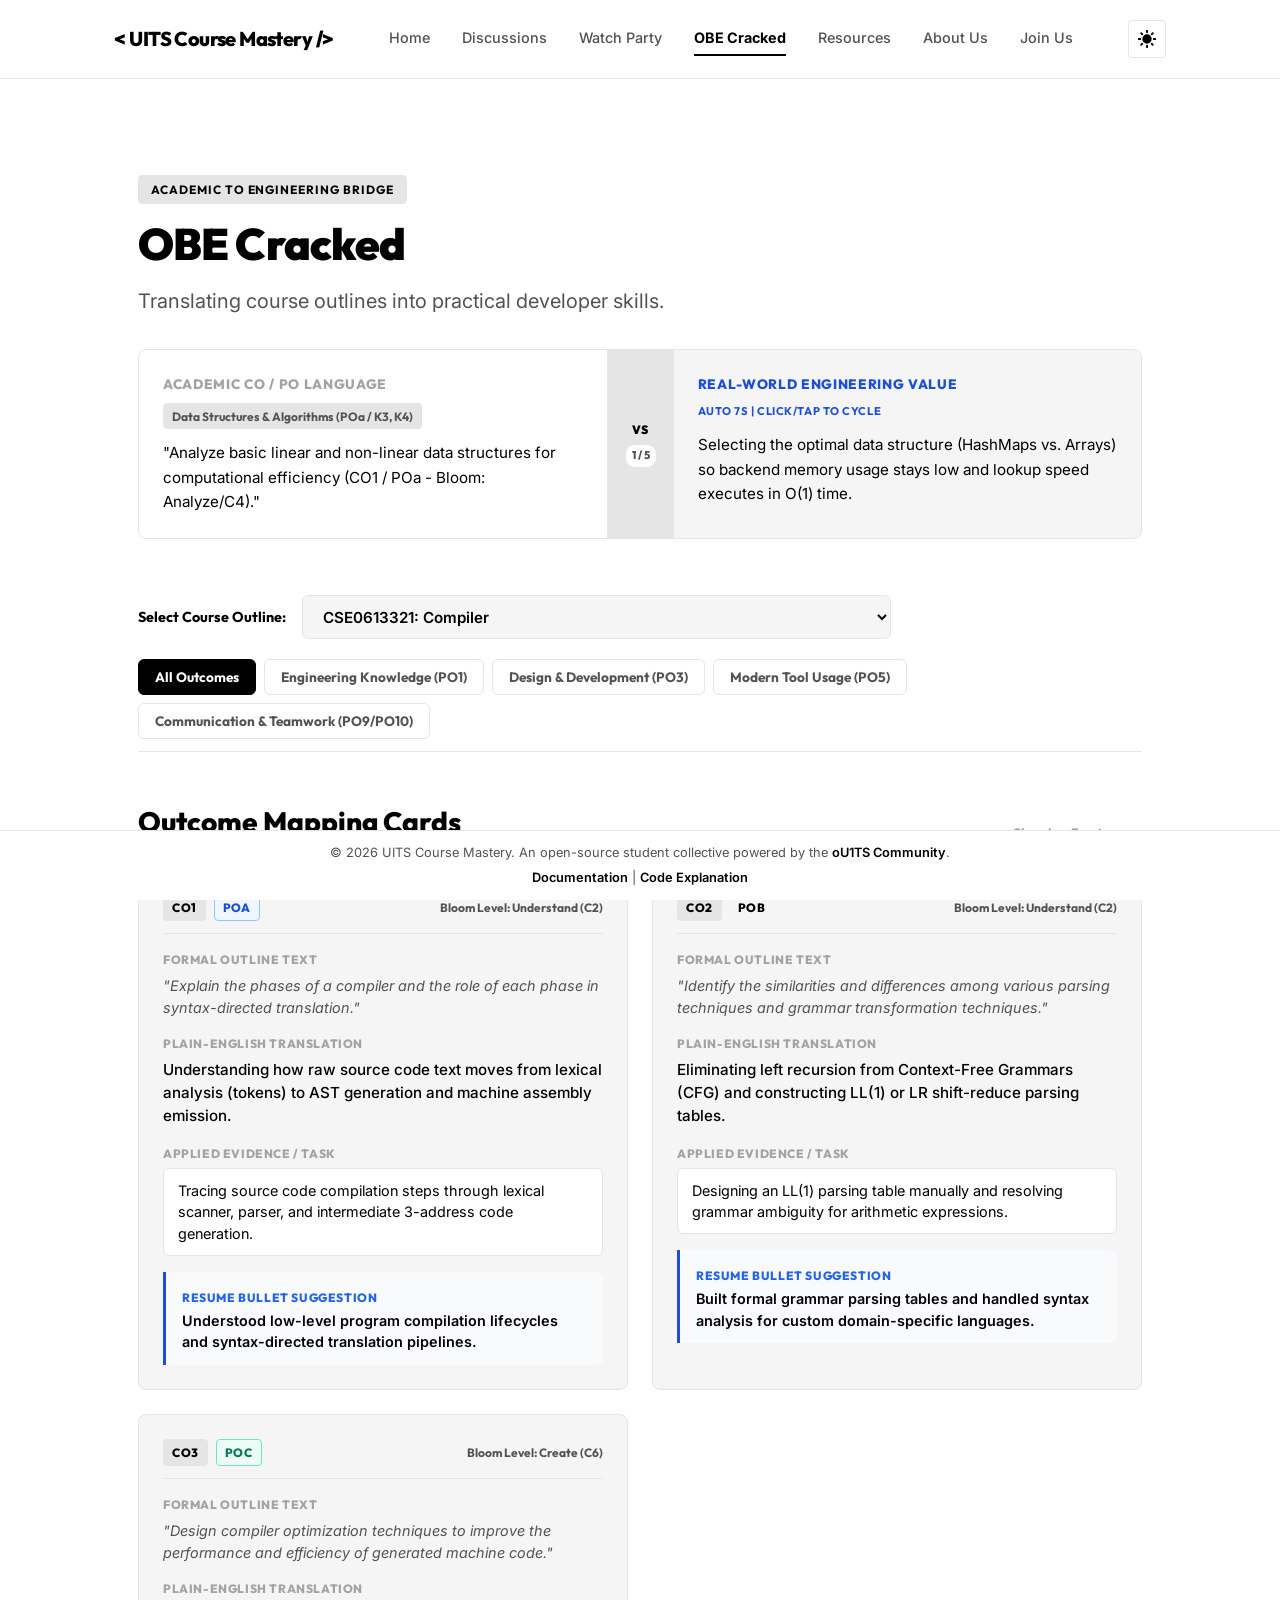
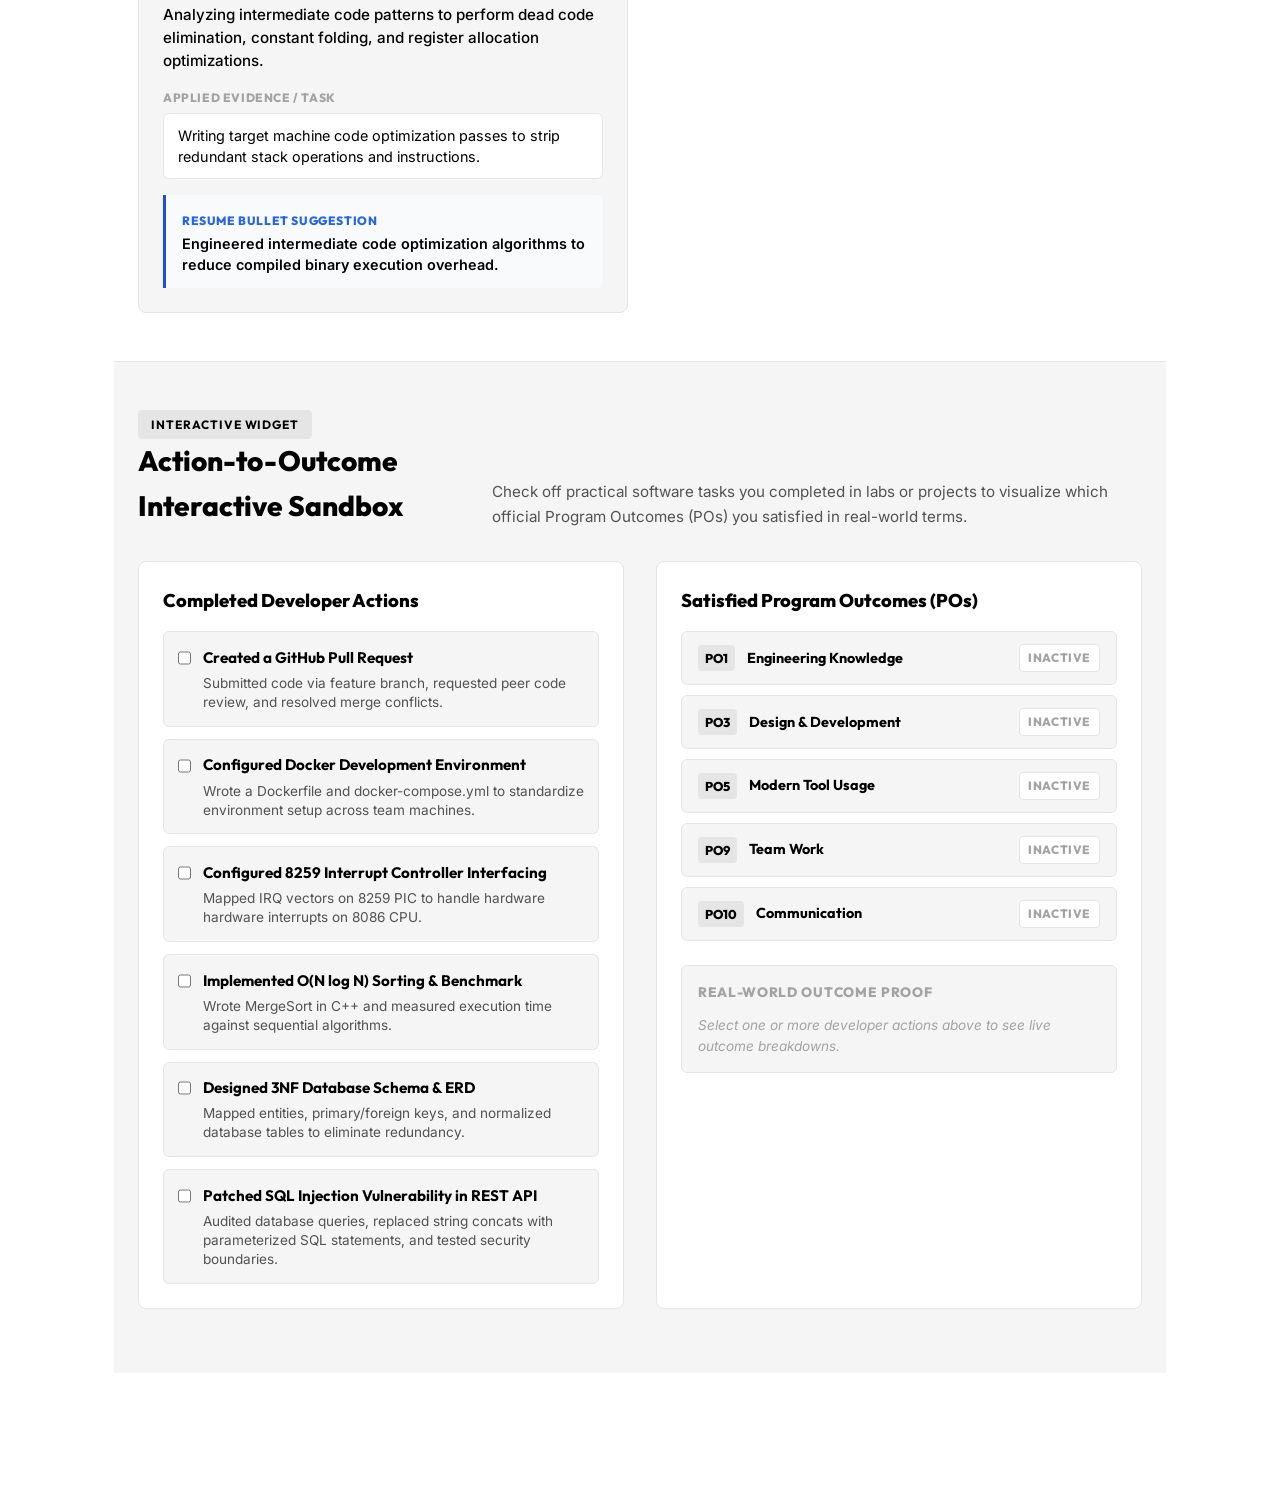
==== commit fa690e32: "feat: add Watch Party link to navigation bar in obe_cracked page" ====
--- a/obe_cracked.html
+++ b/obe_cracked.html
@@ -32,6 +32,7 @@
       <nav class="nav" id="main-nav" aria-label="Main Navigation">
         <a href="index.html#home" class="nav-link">Home</a>
         <a href="index.html#discussions" class="nav-link">Discussions</a>
+        <a href="index.html#watch-party" class="nav-link">Watch Party</a>
         <a href="obe_cracked.html" class="nav-link active">OBE Cracked</a>
         <a href="index.html#resources" class="nav-link">Resources</a>
         <a href="index.html#about" class="nav-link">About Us</a>
--- a/style.css
+++ b/style.css
@@ -28,6 +28,7 @@
 
   --transition-speed: 0.25s;
   --container-max-width: 1100px;
+  --hero-shadow: 0 0 50px rgba(255, 255, 255, 0.12), 0 20px 40px rgba(255, 255, 255, 0.06), 0 0 100px rgba(255, 255, 255, 0.04);
 }
 
 /* --- Light Theme Variables --- */
@@ -50,6 +51,7 @@
   --btn-primary-text: #ffffff;
   --btn-secondary-bg: #ffffff;
   --btn-secondary-text: #000000;
+  --hero-shadow: 0 25px 70px rgba(0, 0, 0, 0.12), 0 10px 30px rgba(0, 0, 0, 0.08), 0 0 80px rgba(0, 0, 0, 0.06);
 }
 
 /* ==========================================================================
@@ -213,6 +215,14 @@
   display: flex;
   align-items: center;
   gap: 2rem;
+  overflow-x: auto;
+  scrollbar-width: none;        /* Firefox */
+  -ms-overflow-style: none;     /* IE/Edge */
+  scroll-behavior: smooth;
+}
+
+.nav::-webkit-scrollbar {
+  display: none;                /* Chrome/Safari */
 }
 
 .nav-link {
@@ -301,7 +311,9 @@
   border: 1px solid var(--border-color);
   text-align: center;
   background-color: var(--bg-secondary);
-  border-radius: 4px;
+  border-radius: 6px;
+  box-shadow: var(--hero-shadow);
+  transition: box-shadow var(--transition-speed) ease, border-color var(--transition-speed) ease, background-color var(--transition-speed) ease;
 }
 
 .hero-title {
@@ -370,6 +382,29 @@
   width: 16px;
   height: 16px;
   stroke-width: 2.5;
+}
+
+/* Roadmap Container & Bounce Animation */
+.roadmap-container {
+  will-change: transform;
+}
+
+.roadmap-container.bounce-active {
+  animation: singleRoadmapBounce 0.8s cubic-bezier(0.25, 1, 0.5, 1);
+}
+
+@keyframes singleRoadmapBounce {
+  0% {
+    transform: translateY(0);
+  }
+
+  45% {
+    transform: translateY(-12px);
+  }
+
+  100% {
+    transform: translateY(0);
+  }
 }
 
 /* Roadmap Grid */
@@ -912,9 +947,8 @@
 .modal-wrapper {
   background-color: var(--bg-primary);
   border: 1px solid var(--border-color);
-  max-width: 550px;
   width: 100%;
-  max-width: calc(100vw - 3rem);
+  max-width: min(800px, calc(100vw - 3rem));
   border-radius: 4px;
   box-shadow: 0 20px 50px rgba(0, 0, 0, 0.5);
   transform: translateY(20px);
@@ -1280,8 +1314,8 @@
 }
 
 .discussion-accordion-item.expanded .discussion-accordion-content,
-.discussion-accordion-header[aria-expanded="true"] + .discussion-accordion-content,
-.discussion-accordion-header[aria-expanded="true"] ~ .discussion-accordion-content {
+.discussion-accordion-header[aria-expanded="true"]+.discussion-accordion-content,
+.discussion-accordion-header[aria-expanded="true"]~.discussion-accordion-content {
   border-top: 1px solid var(--border-color);
   overflow: visible !important;
 }
@@ -1340,7 +1374,7 @@
   border-top: 0px solid transparent;
 }
 
-.card-desc-toggle[aria-expanded="true"] + .card-desc-content {
+.card-desc-toggle[aria-expanded="true"]+.card-desc-content {
   border-top: 1px solid var(--border-color);
   padding: 0.85rem 1rem;
   background-color: var(--bg-primary);
@@ -1553,36 +1587,7 @@
   }
 }
 
-/* ==========================================================================
-   Scroll Snap & Viewport Snapping (Home View)
-   ========================================================================== */
-@media (min-width: 769px) {
-  html:has(#home-view) {
-    scroll-snap-type: y mandatory;
-    scroll-behavior: smooth;
-  }
-
-  html:has(#home-view) .hero-wrapper {
-    height: calc(100vh - 180px);
-    /* Fill screen space minus header and persistent footer */
-    scroll-snap-align: start;
-    scroll-margin-top: 100px;
-    display: flex;
-    flex-direction: column;
-    justify-content: center;
-    box-sizing: border-box;
-  }
-
-  html:has(#home-view) .roadmap-container {
-    height: calc(100vh - 180px);
-    scroll-snap-align: start;
-    scroll-margin-top: 100px;
-    display: flex;
-    flex-direction: column;
-    justify-content: center;
-    box-sizing: border-box;
-  }
-}
+
 
 /* ==========================================================================
    Select Related Lecture Modal & Copy Link Button Styles
@@ -2365,7 +2370,7 @@
   .obe-sandbox-layout {
     grid-template-columns: 1fr;
   }
-  
+
   .obe-cards-grid {
     grid-template-columns: 1fr;
   }
@@ -2386,4 +2391,588 @@
     border-top: 1px solid var(--border-color);
     border-bottom: 1px solid var(--border-color);
   }
-}+}
+
+/* ==========================================================================
+   Homepage Batchwise Admins Dropdown Styles
+   ========================================================================== */
+.admins-container {
+  max-width: 950px;
+  margin: 0 auto;
+  padding: 1rem 0;
+}
+
+.admins-dropdown-wrapper {
+  display: flex;
+  flex-direction: column;
+  gap: 1.5rem;
+}
+
+.departments-accordion {
+  display: flex;
+  flex-direction: column;
+  gap: 1rem;
+}
+
+.dept-accordion-item {
+  border: 1px solid var(--border-color);
+  border-radius: 6px;
+  background-color: var(--bg-secondary);
+  overflow: hidden;
+  transition: border-color var(--transition-speed) ease;
+}
+
+.dept-accordion-item:hover {
+  border-color: var(--border-hover);
+}
+
+.dept-accordion-header {
+  width: 100%;
+  padding: 1.25rem 1.5rem;
+  display: flex;
+  align-items: center;
+  justify-content: space-between;
+  text-align: left;
+  background: var(--bg-secondary);
+  font-family: var(--font-heading);
+  font-size: 1.25rem;
+  font-weight: 700;
+  cursor: pointer;
+  border: none;
+  color: var(--text-primary);
+  transition: background-color var(--transition-speed) ease;
+}
+
+.dept-accordion-header:hover {
+  background-color: var(--bg-tertiary);
+}
+
+.dept-header-info {
+  display: flex;
+  align-items: center;
+  gap: 0.75rem;
+}
+
+.dept-name-tag {
+  font-size: 1.1rem;
+  font-weight: 800;
+  letter-spacing: 0.05em;
+  color: var(--text-primary);
+  background-color: var(--bg-primary);
+  border: 1px solid var(--border-color);
+  padding: 0.25rem 0.75rem;
+  border-radius: 4px;
+}
+
+.dept-full-name {
+  font-size: 0.95rem;
+  font-weight: 400;
+  color: var(--text-secondary);
+}
+
+.dept-accordion-header[aria-expanded="true"] .accordion-arrow {
+  transform: rotate(180deg);
+}
+
+.dept-accordion-content {
+  max-height: 0;
+  overflow: hidden;
+  transition: max-height 0.35s cubic-bezier(0.4, 0, 0.2, 1);
+  background-color: var(--bg-primary);
+}
+
+.dept-accordion-item.expanded .dept-accordion-content,
+.dept-accordion-header[aria-expanded="true"] + .dept-accordion-content {
+  border-top: 1px solid var(--border-color);
+  padding: 1.5rem;
+}
+
+.dept-batches-grid {
+  display: grid;
+  grid-template-columns: repeat(auto-fill, minmax(380px, 1fr));
+  gap: 1.25rem;
+}
+
+@media (max-width: 640px) {
+  .dept-batches-grid {
+    grid-template-columns: 1fr;
+  }
+  .dept-full-name {
+    display: none;
+  }
+}
+
+.batch-card {
+  border: 1px solid var(--border-color);
+  border-radius: 6px;
+  background-color: var(--bg-secondary);
+  padding: 1.25rem;
+  display: flex;
+  flex-direction: column;
+  gap: 1rem;
+  transition: border-color var(--transition-speed) ease;
+}
+
+.batch-card:hover {
+  border-color: var(--border-hover);
+}
+
+.batch-card-header {
+  display: flex;
+  align-items: center;
+  justify-content: space-between;
+  padding-bottom: 0.75rem;
+  border-bottom: 1px solid var(--border-color);
+}
+
+.batch-title {
+  font-family: var(--font-heading);
+  font-size: 1.1rem;
+  font-weight: 700;
+  color: var(--text-primary);
+  margin: 0;
+}
+
+.batch-badge {
+  font-size: 0.75rem;
+  font-weight: 600;
+  color: var(--text-secondary);
+  background-color: var(--bg-tertiary);
+  padding: 0.2rem 0.5rem;
+  border-radius: 12px;
+  border: 1px solid var(--border-color);
+}
+
+.batch-admins-list {
+  display: flex;
+  flex-direction: column;
+  gap: 0.75rem;
+}
+
+.admin-member-card {
+  display: flex;
+  align-items: center;
+  justify-content: space-between;
+  gap: 0.75rem;
+  padding: 0.6rem 0.75rem;
+  border-radius: 4px;
+  background-color: var(--bg-primary);
+  border: 1px solid var(--border-color);
+}
+
+.admin-info {
+  display: flex;
+  align-items: center;
+  gap: 0.75rem;
+}
+
+.admin-avatar-placeholder {
+  width: 32px;
+  height: 32px;
+  border-radius: 50%;
+  background-color: var(--bg-tertiary);
+  border: 1px solid var(--border-color);
+  display: flex;
+  align-items: center;
+  justify-content: center;
+  color: var(--text-secondary);
+  flex-shrink: 0;
+}
+
+.admin-avatar-placeholder svg {
+  width: 18px;
+  height: 18px;
+}
+
+.admin-details {
+  display: flex;
+  flex-direction: column;
+}
+
+.admin-name {
+  font-size: 0.95rem;
+  font-weight: 600;
+  color: var(--text-primary);
+  line-height: 1.2;
+}
+
+.admin-role {
+  font-size: 0.75rem;
+  color: var(--text-secondary);
+  margin-top: 2px;
+}
+
+.admin-contact-btn {
+  display: inline-flex;
+  align-items: center;
+  gap: 0.35rem;
+  padding: 0.3rem 0.65rem;
+  font-size: 0.75rem;
+  font-weight: 600;
+  color: var(--text-primary);
+  background-color: var(--bg-tertiary);
+  border: 1px solid var(--border-color);
+  border-radius: 4px;
+  text-decoration: none;
+  transition: all var(--transition-speed) ease;
+  flex-shrink: 0;
+}
+
+.admin-contact-btn:hover {
+  background-color: var(--text-primary);
+  color: var(--bg-primary);
+  border-color: var(--text-primary);
+}
+
+.admin-contact-btn svg {
+  width: 12px;
+  height: 12px;
+}
+
+.admins-note {
+  text-align: center;
+  padding-top: 0.5rem;
+}
+
+.note-badge {
+  display: inline-block;
+  font-size: 0.85rem;
+  font-weight: 500;
+  font-style: italic;
+  color: var(--text-secondary);
+  background-color: var(--bg-secondary);
+  border: 1px dashed var(--border-color);
+  padding: 0.5rem 1.25rem;
+  border-radius: 20px;
+}
+
+
+/* ==========================================================================
+   6. Watch Party Page
+   ========================================================================== */
+
+/* Section heading shared */
+.wp-section-heading {
+  font-family: var(--font-heading);
+  font-size: 1.3rem;
+  font-weight: 800;
+  margin-bottom: 1.25rem;
+  letter-spacing: -0.01em;
+  display: flex;
+  align-items: baseline;
+  gap: 0.5rem;
+  flex-wrap: wrap;
+}
+
+.wp-schedule-note {
+  font-family: var(--font-body);
+  font-size: 0.85rem;
+  font-weight: 400;
+  color: var(--text-muted);
+}
+
+/* Playlists grid */
+.wp-playlists-section {
+  margin-bottom: 1rem;
+}
+
+.wp-playlists-grid {
+  display: grid;
+  grid-template-columns: repeat(auto-fill, minmax(220px, 1fr));
+  gap: 1rem;
+}
+
+.wp-playlist-card {
+  border: 1px solid var(--border-color);
+  border-radius: 4px;
+  background-color: var(--bg-secondary);
+  padding: 1.25rem;
+  display: flex;
+  flex-direction: column;
+  gap: 0.4rem;
+  position: relative;
+  transition: all var(--transition-speed) ease;
+  text-decoration: none;
+  overflow: hidden;
+}
+
+.wp-playlist-card:hover {
+  border-color: var(--border-hover);
+  background-color: var(--bg-tertiary);
+  transform: translateY(-2px);
+}
+
+.wp-playlist-tag {
+  font-size: 0.7rem;
+  font-weight: 700;
+  text-transform: uppercase;
+  letter-spacing: 0.1em;
+  color: var(--text-muted);
+  margin-bottom: 0.2rem;
+}
+
+.wp-playlist-name {
+  font-family: var(--font-heading);
+  font-size: 1rem;
+  font-weight: 800;
+  color: var(--text-primary);
+  line-height: 1.3;
+}
+
+.wp-playlist-author {
+  font-size: 0.8rem;
+  color: var(--text-secondary);
+}
+
+.wp-playlist-arrow {
+  width: 14px;
+  height: 14px;
+  color: var(--text-muted);
+  margin-top: auto;
+  align-self: flex-end;
+  transition: transform var(--transition-speed) ease, color var(--transition-speed) ease;
+}
+
+.wp-playlist-card:hover .wp-playlist-arrow {
+  transform: translate(2px, -2px);
+  color: var(--text-primary);
+}
+
+/* Schedule timeline — column-reverse so newest appears at top */
+.wp-schedule-section {
+  margin-top: 1rem;
+}
+
+.wp-schedule-timeline {
+  display: flex;
+  flex-direction: column-reverse;
+  gap: 1.75rem;
+  position: relative;
+  padding-left: 1.5rem;
+  border-left: 2px solid var(--border-color);
+}
+
+/* Each week row */
+.wp-schedule-item {
+  display: flex;
+  flex-direction: column;
+  gap: 0.75rem;
+  position: relative;
+}
+
+/* Timeline dot */
+.wp-schedule-item::before {
+  content: '';
+  position: absolute;
+  left: -1.65rem;
+  top: 0.6rem;
+  width: 10px;
+  height: 10px;
+  border-radius: 50%;
+  background-color: var(--border-hover);
+  border: 2px solid var(--bg-primary);
+  box-sizing: border-box;
+}
+
+.wp-week-label {
+  display: flex;
+  align-items: center;
+  gap: 0.6rem;
+  flex-wrap: wrap;
+}
+
+.wp-week-num {
+  font-family: var(--font-heading);
+  font-size: 0.75rem;
+  font-weight: 800;
+  text-transform: uppercase;
+  letter-spacing: 0.1em;
+  color: var(--text-muted);
+}
+
+.wp-week-date {
+  font-size: 0.8rem;
+  color: var(--text-secondary);
+}
+
+.wp-status-badge {
+  font-size: 0.7rem;
+  font-weight: 700;
+  padding: 2px 8px;
+  border-radius: 20px;
+  border: 1px solid var(--border-color);
+  color: var(--text-secondary);
+  background-color: var(--bg-secondary);
+}
+
+.wp-status-live {
+  color: #10b981;
+  border-color: rgba(16, 185, 129, 0.4);
+  background-color: rgba(16, 185, 129, 0.08);
+}
+
+.wp-status-past {
+  color: var(--text-muted);
+  border-color: var(--border-color);
+}
+
+.wp-status-upcoming {
+  color: #60a5fa;
+  border-color: rgba(96, 165, 250, 0.4);
+  background-color: rgba(96, 165, 250, 0.06);
+}
+
+/* Episode row: thumbnail + info side by side */
+.wp-episode-row {
+  display: grid;
+  grid-template-columns: 220px 1fr;
+  gap: 1.25rem;
+  border: 1px solid var(--border-color);
+  border-radius: 4px;
+  background-color: var(--bg-secondary);
+  overflow: hidden;
+  transition: border-color var(--transition-speed) ease;
+}
+
+.wp-schedule-item:hover .wp-episode-row {
+  border-color: var(--border-hover);
+}
+
+/* Thumbnail */
+.wp-thumbnail-link {
+  display: block;
+  position: relative;
+  overflow: hidden;
+  flex-shrink: 0;
+  background-color: var(--bg-tertiary);
+}
+
+.wp-thumbnail-wrapper {
+  position: relative;
+  width: 100%;
+  height: 100%;
+  min-height: 128px;
+}
+
+.wp-thumbnail-img {
+  width: 100%;
+  height: 100%;
+  object-fit: cover;
+  display: block;
+  transition: transform 0.4s ease;
+}
+
+.wp-thumbnail-link:hover .wp-thumbnail-img {
+  transform: scale(1.04);
+}
+
+.wp-play-overlay {
+  position: absolute;
+  inset: 0;
+  display: flex;
+  align-items: center;
+  justify-content: center;
+  opacity: 0;
+  transition: opacity var(--transition-speed) ease;
+}
+
+.wp-thumbnail-link:hover .wp-play-overlay {
+  opacity: 1;
+}
+
+/* Episode info panel */
+.wp-episode-info {
+  padding: 1.1rem 1.25rem;
+  display: flex;
+  flex-direction: column;
+  gap: 0.4rem;
+}
+
+.wp-episode-meta {
+  display: flex;
+  align-items: center;
+  gap: 0.5rem;
+  flex-wrap: wrap;
+}
+
+.wp-playlist-ref {
+  font-size: 0.72rem;
+  font-weight: 700;
+  text-transform: uppercase;
+  letter-spacing: 0.08em;
+  color: var(--text-muted);
+  border: 1px solid var(--border-color);
+  padding: 1px 6px;
+  border-radius: 3px;
+  background-color: var(--bg-primary);
+}
+
+.wp-episode-num,
+.wp-duration {
+  font-size: 0.75rem;
+  font-weight: 600;
+  color: var(--text-secondary);
+}
+
+.wp-episode-num::before {
+  content: '·';
+  margin-right: 0.4rem;
+  color: var(--text-muted);
+}
+
+.wp-duration::before {
+  content: '·';
+  margin-right: 0.4rem;
+  color: var(--text-muted);
+}
+
+.wp-episode-title {
+  font-family: var(--font-heading);
+  font-size: 1.05rem;
+  font-weight: 700;
+  line-height: 1.3;
+  margin: 0.25rem 0 0;
+}
+
+.wp-episode-title a {
+  color: var(--text-primary);
+  text-decoration: none;
+  transition: color var(--transition-speed) ease;
+}
+
+.wp-episode-title a:hover {
+  text-decoration: underline;
+  text-underline-offset: 3px;
+}
+
+.wp-episode-desc {
+  font-size: 0.85rem;
+  color: var(--text-secondary);
+  line-height: 1.6;
+  margin-top: 0.3rem;
+  display: -webkit-box;
+  -webkit-line-clamp: 3;
+  -webkit-box-orient: vertical;
+  overflow: hidden;
+}
+
+/* Watch Party responsive */
+@media (max-width: 700px) {
+  .wp-episode-row {
+    grid-template-columns: 1fr;
+  }
+
+  .wp-thumbnail-wrapper {
+    min-height: 180px;
+  }
+
+  .wp-schedule-timeline {
+    padding-left: 1rem;
+  }
+}
+
+@media (max-width: 480px) {
+  .wp-playlists-grid {
+    grid-template-columns: 1fr 1fr;
+  }
+}
